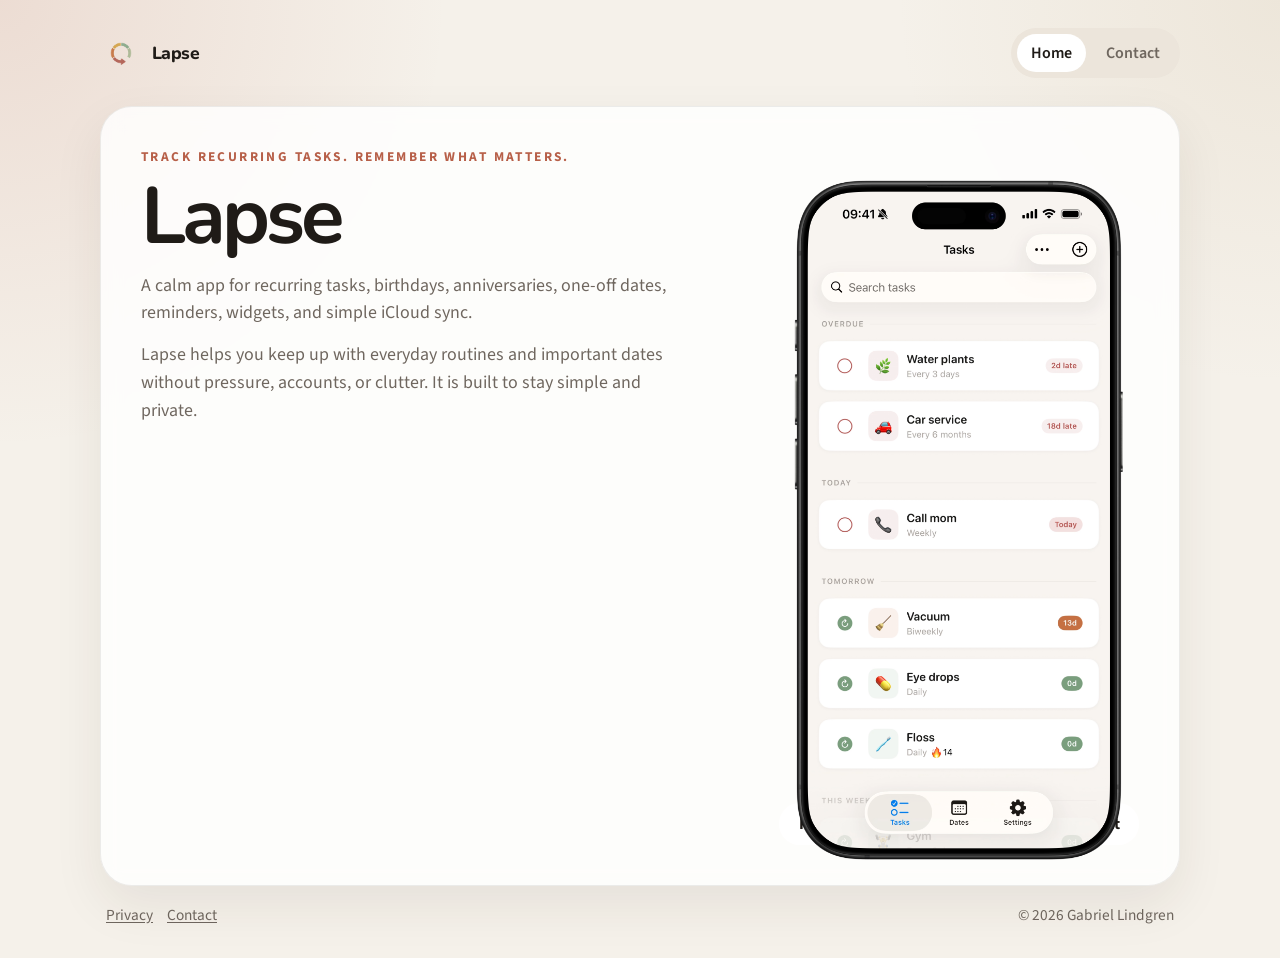
==== index.html @ 3b340db7 "Polish Lapse website structure and support pages" ====
<!doctype html>
<html lang="en">
<head>
  <meta charset="utf-8">
  <meta name="viewport" content="width=device-width, initial-scale=1">
  <title>Lapse</title>
  <meta
    name="description"
    content="Lapse is a simple app for recurring tasks, important dates, reminders, widgets, and private iCloud sync."
  >
  <link rel="preconnect" href="https://fonts.googleapis.com">
  <link rel="preconnect" href="https://fonts.gstatic.com" crossorigin>
  <link
    href="https://fonts.googleapis.com/css2?family=Nunito:wght@600;700;800&family=Source+Sans+3:wght@400;500;600&display=swap"
    rel="stylesheet"
  >
  <link rel="icon" type="image/png" href="images/branding/favicon-32x32.png">
  <link rel="stylesheet" href="styles.css">
</head>
<body>
  <div class="site-shell">
    <header class="site-header">
      <a class="brand" href="index.html" aria-label="Lapse home">
        <img class="brand-logo" src="images/branding/logo-transparent.png" alt="" aria-hidden="true">
        <span>Lapse</span>
      </a>

      <nav class="site-nav" aria-label="Primary">
        <a href="index.html" aria-current="page">Home</a>
        <a href="contact.html">Contact</a>
      </nav>
    </header>

    <main class="home-layout">
      <section>
        <p class="eyebrow">Track recurring tasks. Remember what matters.</p>
        <h1>Lapse</h1>
        <p class="lead">
          A calm app for recurring tasks, birthdays, anniversaries, one-off dates, reminders,
          widgets, and simple iCloud sync.
        </p>
        <p class="body-copy">
          Lapse helps you keep up with everyday routines and important dates without pressure,
          accounts, or clutter. It is built to stay simple and private.
        </p>
      </section>

      <section class="slideshow-panel" aria-label="Lapse screenshots">
        <div class="slides">
          <figure class="slide is-active">
            <img src="images/screenshots/1.png" alt="Lapse tasks screen showing recurring tasks at a glance.">
          </figure>
          <figure class="slide">
            <img src="images/screenshots/2.png" alt="Lapse dates screen with upcoming birthdays and anniversaries.">
          </figure>
          <figure class="slide">
            <img src="images/screenshots/3.png" alt="Lapse task detail screen with history and logging.">
          </figure>
          <figure class="slide">
            <img src="images/screenshots/4.png" alt="Lapse date editor screen with reminder settings.">
          </figure>
          <figure class="slide">
            <img src="images/screenshots/5.png" alt="Lapse widget on the iPhone Home Screen.">
          </figure>
        </div>

        <div class="slideshow-controls" aria-label="Screenshot controls">
          <button class="control-button" type="button" data-direction="-1" aria-label="Previous screenshot">Prev</button>
          <div class="slide-dots" role="tablist" aria-label="Choose screenshot">
            <button class="slide-dot is-active" type="button" role="tab" aria-selected="true" aria-label="Show screenshot 1"></button>
            <button class="slide-dot" type="button" role="tab" aria-selected="false" aria-label="Show screenshot 2"></button>
            <button class="slide-dot" type="button" role="tab" aria-selected="false" aria-label="Show screenshot 3"></button>
            <button class="slide-dot" type="button" role="tab" aria-selected="false" aria-label="Show screenshot 4"></button>
            <button class="slide-dot" type="button" role="tab" aria-selected="false" aria-label="Show screenshot 5"></button>
          </div>
          <button class="control-button" type="button" data-direction="1" aria-label="Next screenshot">Next</button>
        </div>
      </section>
    </main>

    <footer class="site-footer">
      <div class="site-footer-links">
        <a href="privacy.html">Privacy</a>
        <a href="contact.html">Contact</a>
      </div>
      <p>&copy; 2026 Gabriel Lindgren</p>
    </footer>
  </div>

  <script>
    (() => {
      const panel = document.querySelector(".slideshow-panel");
      if (!panel) return;

      const slides = Array.from(panel.querySelectorAll(".slide"));
      const dots = Array.from(panel.querySelectorAll(".slide-dot"));
      const buttons = Array.from(panel.querySelectorAll(".control-button"));
      const prefersReducedMotion = window.matchMedia("(prefers-reduced-motion: reduce)").matches;
      let currentIndex = 0;
      let timerId = null;

      const showSlide = (index) => {
        currentIndex = (index + slides.length) % slides.length;

        slides.forEach((slide, slideIndex) => {
          slide.classList.toggle("is-active", slideIndex === currentIndex);
        });

        dots.forEach((dot, dotIndex) => {
          const isActive = dotIndex === currentIndex;
          dot.classList.toggle("is-active", isActive);
          dot.setAttribute("aria-selected", String(isActive));
        });
      };

      const restartTimer = () => {
        if (prefersReducedMotion) return;
        window.clearInterval(timerId);
        timerId = window.setInterval(() => showSlide(currentIndex + 1), 3500);
      };

      dots.forEach((dot, index) => {
        dot.addEventListener("click", () => {
          showSlide(index);
          restartTimer();
        });
      });

      buttons.forEach((button) => {
        button.addEventListener("click", () => {
          const direction = Number(button.dataset.direction || 1);
          showSlide(currentIndex + direction);
          restartTimer();
        });
      });

      panel.addEventListener("mouseenter", () => window.clearInterval(timerId));
      panel.addEventListener("mouseleave", restartTimer);

      showSlide(0);
      restartTimer();
    })();
  </script>
</body>
</html>
---- styles.css ----
:root {
  --page-bg: #f5f1ea;
  --panel-bg: rgba(255, 255, 255, 0.82);
  --panel-border: rgba(36, 30, 24, 0.08);
  --text-primary: #1f1b17;
  --text-secondary: #6f675f;
  --accent: #b75f48;
  --pill-bg: #ece5db;
  --shadow: 0 20px 50px rgba(47, 35, 22, 0.08);
}

*,
*::before,
*::after {
  box-sizing: border-box;
}

html {
  scroll-behavior: smooth;
}

body {
  margin: 0;
  min-height: 100vh;
  font-family: "Source Sans 3", -apple-system, BlinkMacSystemFont, sans-serif;
  color: var(--text-primary);
  background-color: var(--page-bg);
  background-image: radial-gradient(circle at top left, rgba(183, 95, 72, 0.14), transparent 28rem),
    radial-gradient(circle at right top, rgba(189, 164, 122, 0.14), transparent 24rem);
  background-repeat: no-repeat;
  background-size: 100% 100%;
}

a {
  color: inherit;
  text-decoration: none;
}

img {
  display: block;
  max-width: 100%;
}

.site-shell {
  max-width: 1120px;
  margin: 0 auto;
  padding: 28px 20px 32px;
}

.site-header {
  display: flex;
  flex-wrap: wrap;
  align-items: center;
  justify-content: space-between;
  gap: 16px;
  margin-bottom: 28px;
}

.brand {
  display: inline-flex;
  align-items: center;
  gap: 10px;
  font-family: "Nunito", -apple-system, BlinkMacSystemFont, sans-serif;
  font-size: 1.1rem;
  font-weight: 800;
  letter-spacing: -0.03em;
}

.brand-logo {
  width: 42px;
  height: 42px;
  object-fit: contain;
}

.site-nav {
  display: inline-flex;
  flex-wrap: wrap;
  gap: 6px;
  padding: 6px;
  border-radius: 999px;
  background: var(--pill-bg);
}

.site-nav a {
  padding: 8px 14px;
  border-radius: 999px;
  color: var(--text-secondary);
  font-weight: 600;
}

.site-nav a[aria-current="page"] {
  background: #ffffff;
  color: var(--text-primary);
}

.home-layout,
.privacy-layout {
  border: 1px solid var(--panel-border);
  border-radius: 32px;
  background: var(--panel-bg);
  box-shadow: var(--shadow);
  backdrop-filter: blur(10px);
}

.home-layout {
  display: grid;
  grid-template-columns: minmax(0, 1fr) minmax(280px, 360px);
  gap: 36px;
  align-items: start;
  padding: 40px;
}

.home-layout h1,
.privacy-card h1 {
  margin: 0;
  font-family: "Nunito", -apple-system, BlinkMacSystemFont, sans-serif;
  font-size: clamp(3rem, 7vw, 5rem);
  line-height: 0.92;
  letter-spacing: -0.05em;
}

.eyebrow {
  margin: 0 0 14px;
  color: var(--accent);
  font-size: 0.84rem;
  font-weight: 700;
  letter-spacing: 0.18em;
  text-transform: uppercase;
}

.lead,
.body-copy,
.privacy-card p {
  max-width: 34rem;
  color: var(--text-secondary);
  font-size: 1.12rem;
  line-height: 1.55;
}

.lead {
  margin: 18px 0 0;
}

.body-copy {
  margin: 14px 0 0;
}

.slideshow-panel {
  display: grid;
  gap: 16px;
}

.slides {
  position: relative;
  min-height: 640px;
  padding: 14px;
}

.slide {
  position: absolute;
  inset: 14px;
  display: grid;
  place-items: start center;
  margin: 0;
  opacity: 0;
  transition: opacity 180ms ease;
  pointer-events: none;
}

.slide.is-active {
  opacity: 1;
}

.slide img {
  width: 100%;
  height: auto;
  max-height: 100%;
  object-fit: contain;
}

.slideshow-controls {
  display: flex;
  align-items: center;
  justify-content: space-between;
  gap: 12px;
}

.control-button {
  min-width: 72px;
  min-height: 42px;
  padding: 0 16px;
  border: 0;
  border-radius: 999px;
  background: #ffffff;
  color: var(--text-primary);
  font: inherit;
  font-weight: 700;
  cursor: pointer;
}

.slide-dots {
  display: flex;
  align-items: center;
  justify-content: center;
  gap: 10px;
  flex: 1;
}

.slide-dot {
  width: 10px;
  height: 10px;
  padding: 0;
  border: 0;
  border-radius: 50%;
  background: rgba(31, 27, 23, 0.2);
  cursor: pointer;
}

.slide-dot.is-active {
  background: var(--text-primary);
}

.privacy-layout {
  padding: 40px;
}

.privacy-card {
  max-width: 620px;
}

.privacy-card p {
  margin: 14px 0 0;
}

.privacy-note {
  margin-top: 24px;
  font-size: 0.98rem;
}

.contact-button {
  display: inline-flex;
  align-items: center;
  justify-content: center;
  min-height: 48px;
  padding: 0 22px;
  border-radius: 999px;
  background: var(--accent);
  color: #ffffff;
  font-weight: 700;
  letter-spacing: 0.01em;
  box-shadow: 0 12px 28px rgba(183, 95, 72, 0.24);
}

.site-footer {
  display: flex;
  flex-wrap: wrap;
  align-items: center;
  justify-content: space-between;
  gap: 12px;
  padding: 18px 6px 0;
  color: var(--text-secondary);
  font-size: 0.96rem;
}

.site-footer-links {
  display: inline-flex;
  flex-wrap: wrap;
  gap: 14px;
}

.site-footer-links a {
  text-decoration: underline;
  text-underline-offset: 0.14em;
}

.site-footer p {
  margin: 0;
}

@media (max-width: 900px) {
  .home-layout {
    grid-template-columns: 1fr;
    padding: 28px;
  }

  .slideshow-panel {
    max-width: 360px;
    width: 100%;
  }

  .slides {
    min-height: 620px;
  }
}

@media (max-width: 640px) {
  .site-shell {
    padding: 20px 14px 24px;
  }

  .site-header {
    align-items: flex-start;
    margin-bottom: 18px;
  }

  .home-layout,
  .privacy-layout {
    border-radius: 24px;
  }

  .home-layout,
  .privacy-layout {
    padding: 20px;
  }

  .slides {
    min-height: 520px;
    border-radius: 24px;
  }

  .slideshow-controls {
    flex-wrap: wrap;
    justify-content: center;
  }

  .control-button {
    min-width: 64px;
  }

  .site-footer {
    align-items: flex-start;
    flex-direction: column;
  }
}
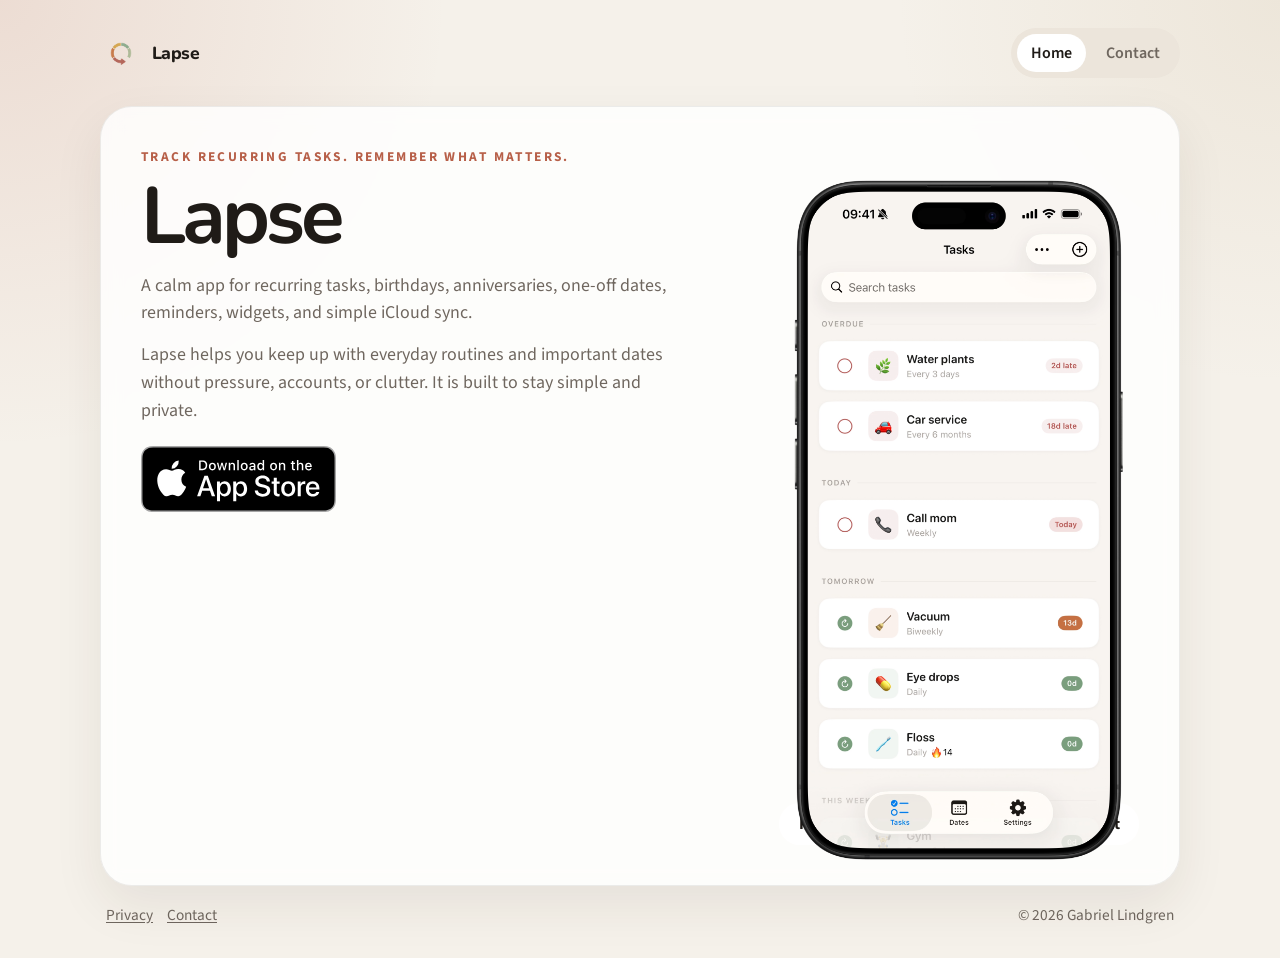
==== commit 670fb5a0: "Add App Store badge to homepage" ====
--- a/index.html
+++ b/index.html
@@ -43,6 +43,16 @@
           Lapse helps you keep up with everyday routines and important dates without pressure,
           accounts, or clutter. It is built to stay simple and private.
         </p>
+        <a
+          class="app-store-badge"
+          href="https://apps.apple.com/app/id6761615657"
+          aria-label="Download Lapse on the App Store"
+        >
+          <img
+            src="images/branding/Download_on_the_App_Store_Badge_US-UK_RGB_blk_092917.svg"
+            alt="Download on the App Store"
+          >
+        </a>
       </section>
 
       <section class="slideshow-panel" aria-label="Lapse screenshots">
--- a/styles.css
+++ b/styles.css
@@ -143,6 +143,17 @@
 
 .body-copy {
   margin: 14px 0 0;
+}
+
+.app-store-badge {
+  display: inline-block;
+  margin-top: 22px;
+}
+
+.app-store-badge img {
+  width: clamp(165px, 22vw, 195px);
+  max-width: 100%;
+  height: auto;
 }
 
 .slideshow-panel {
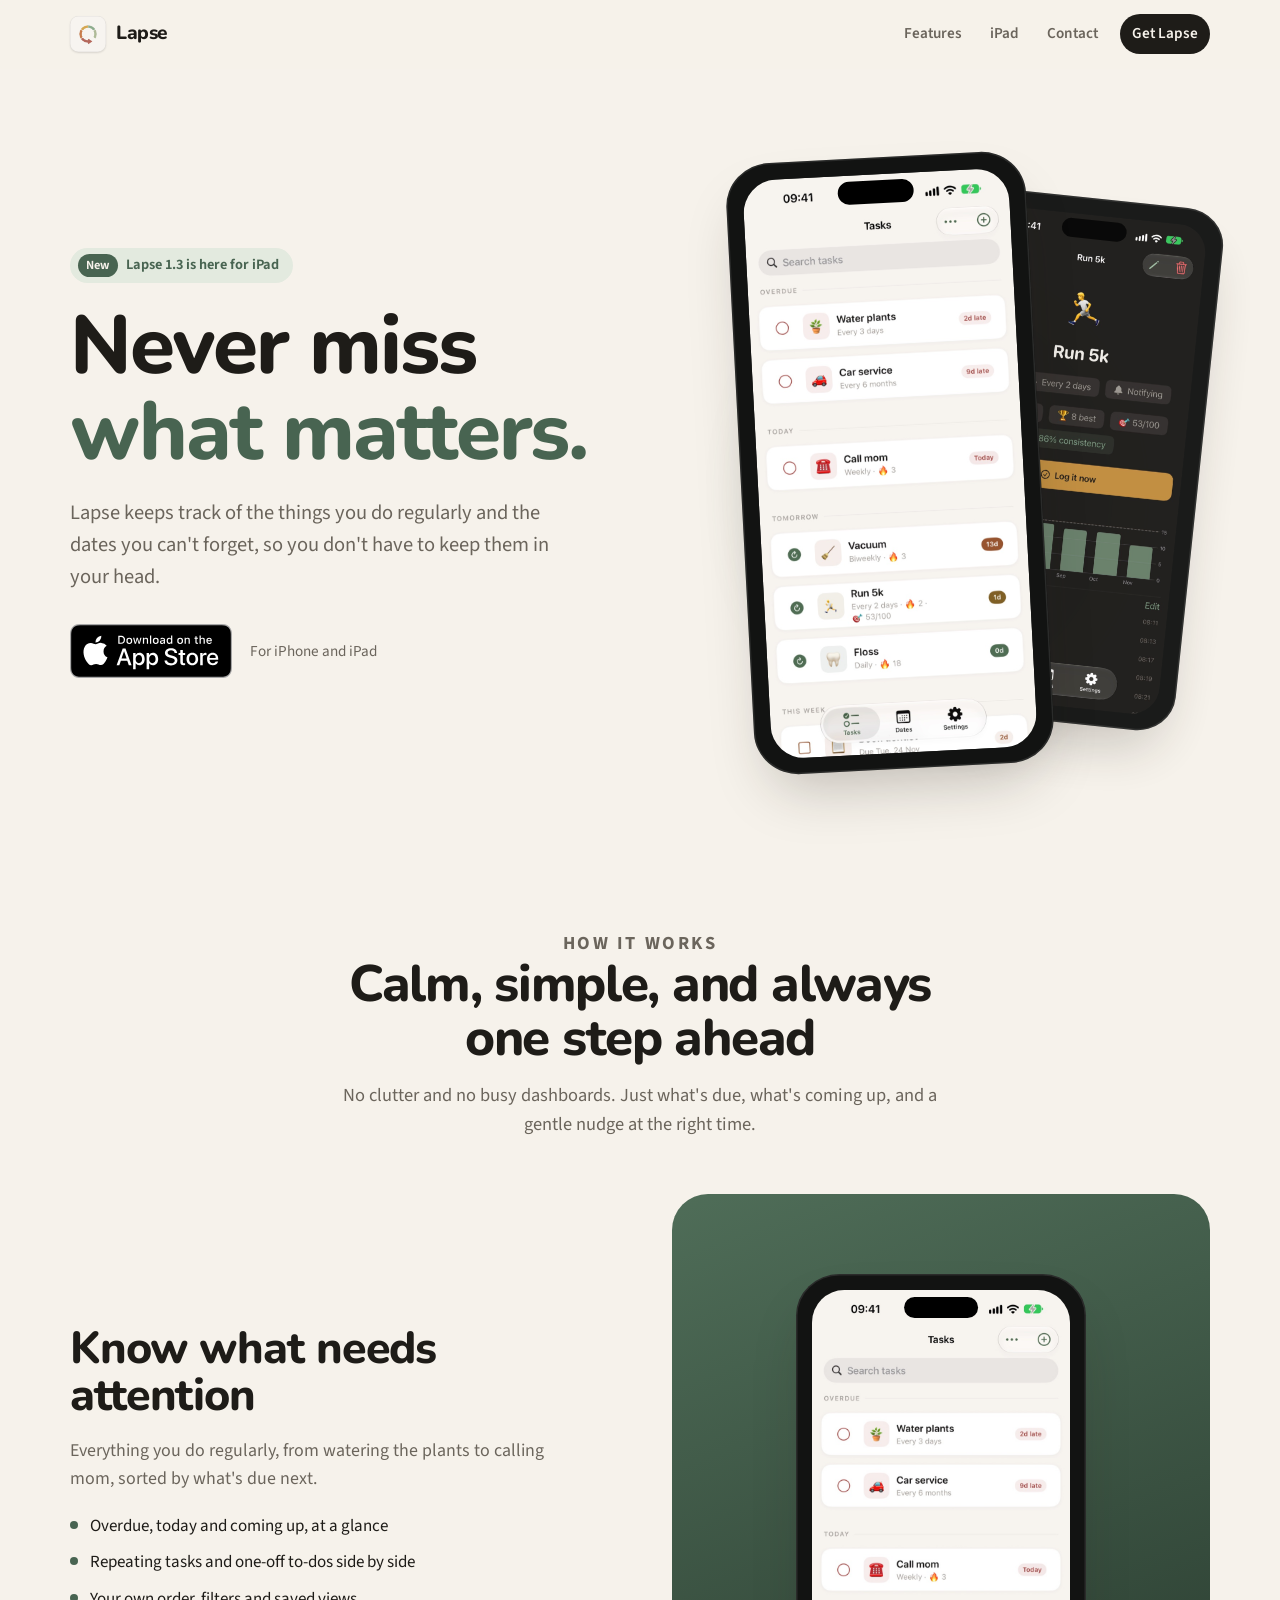
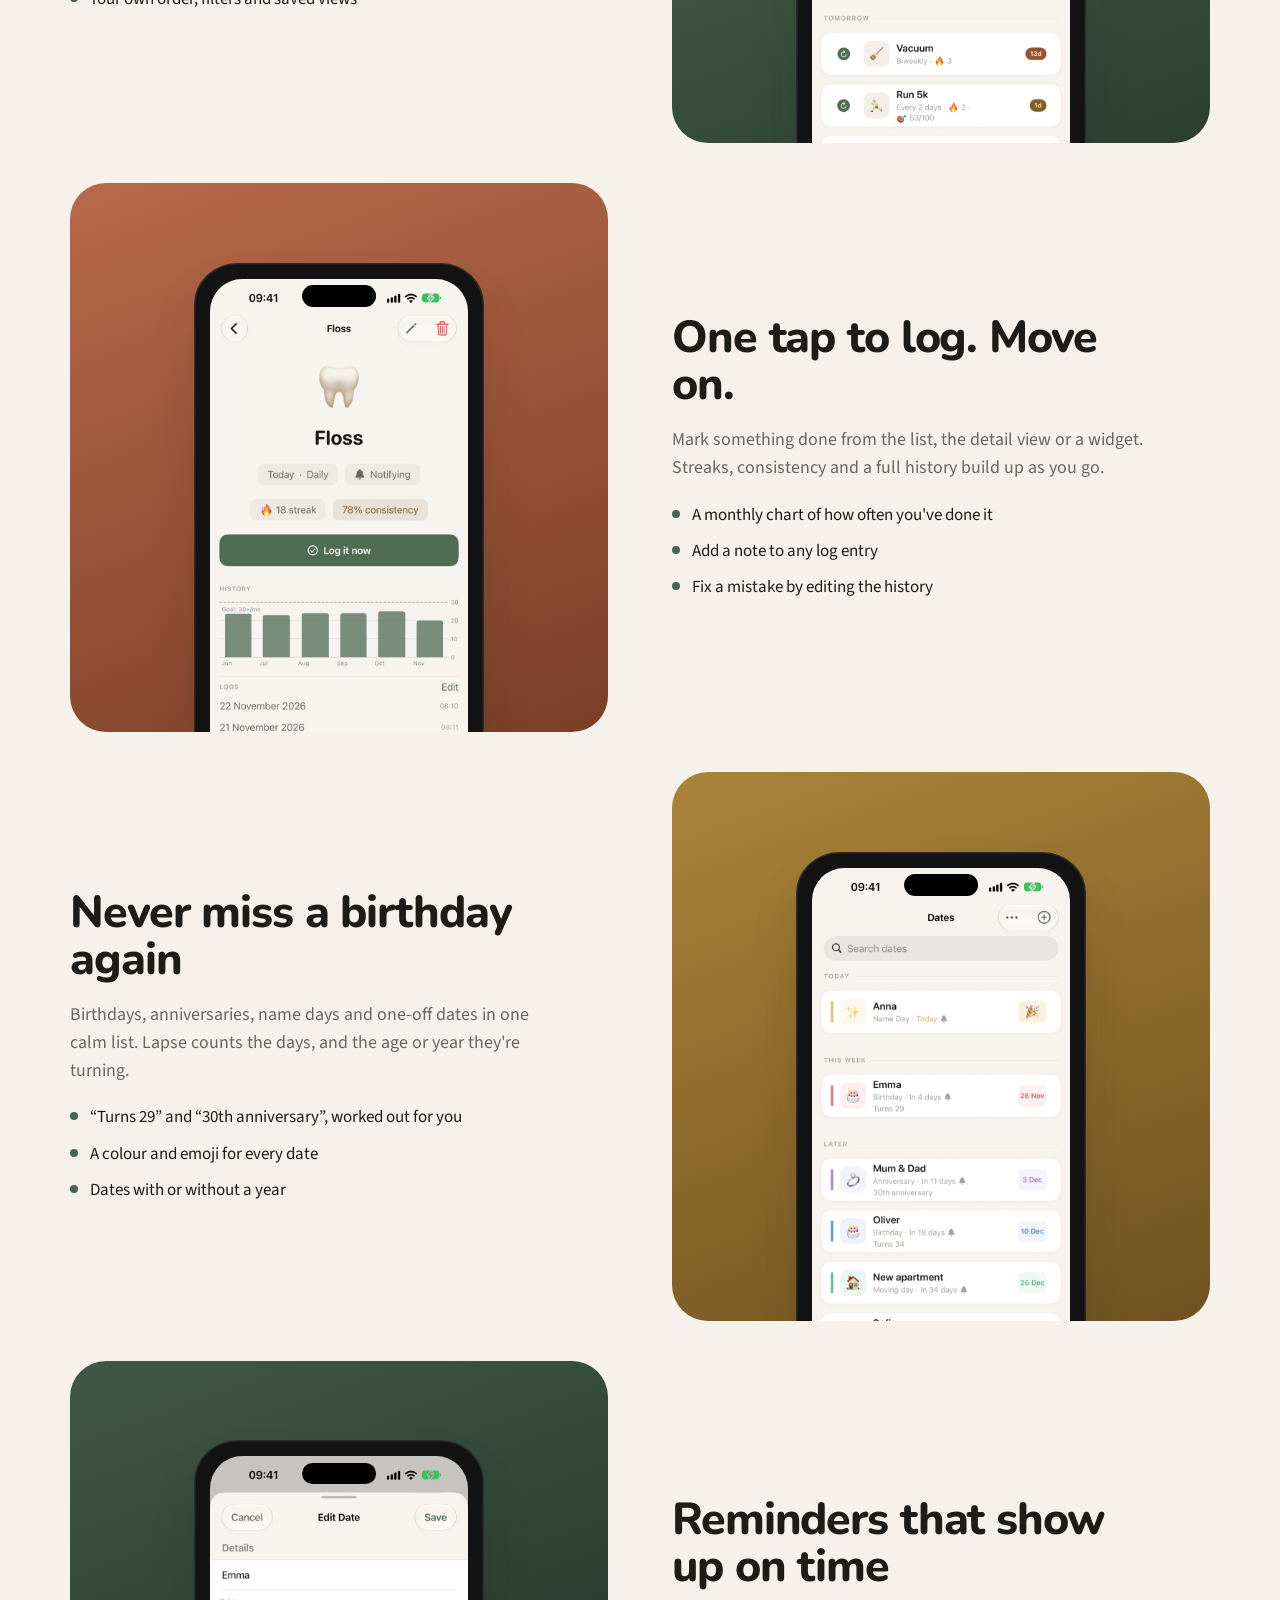
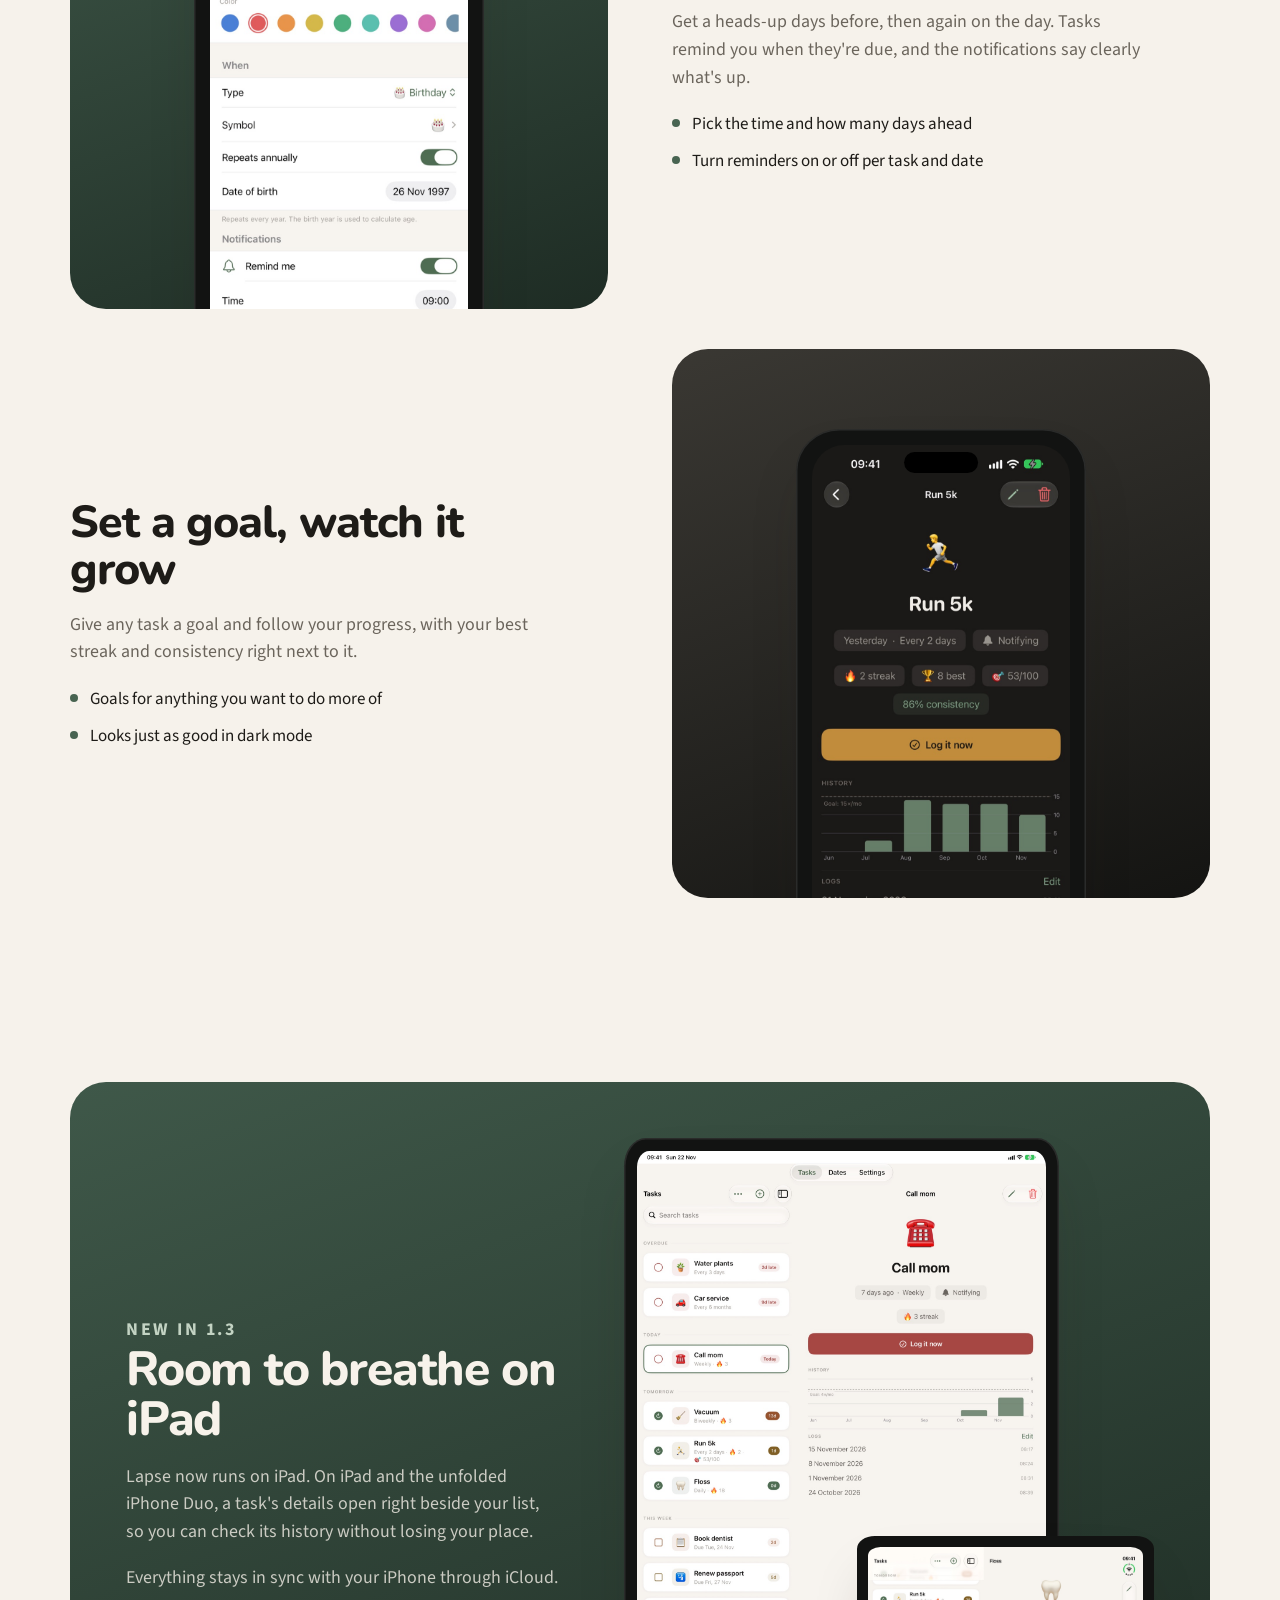
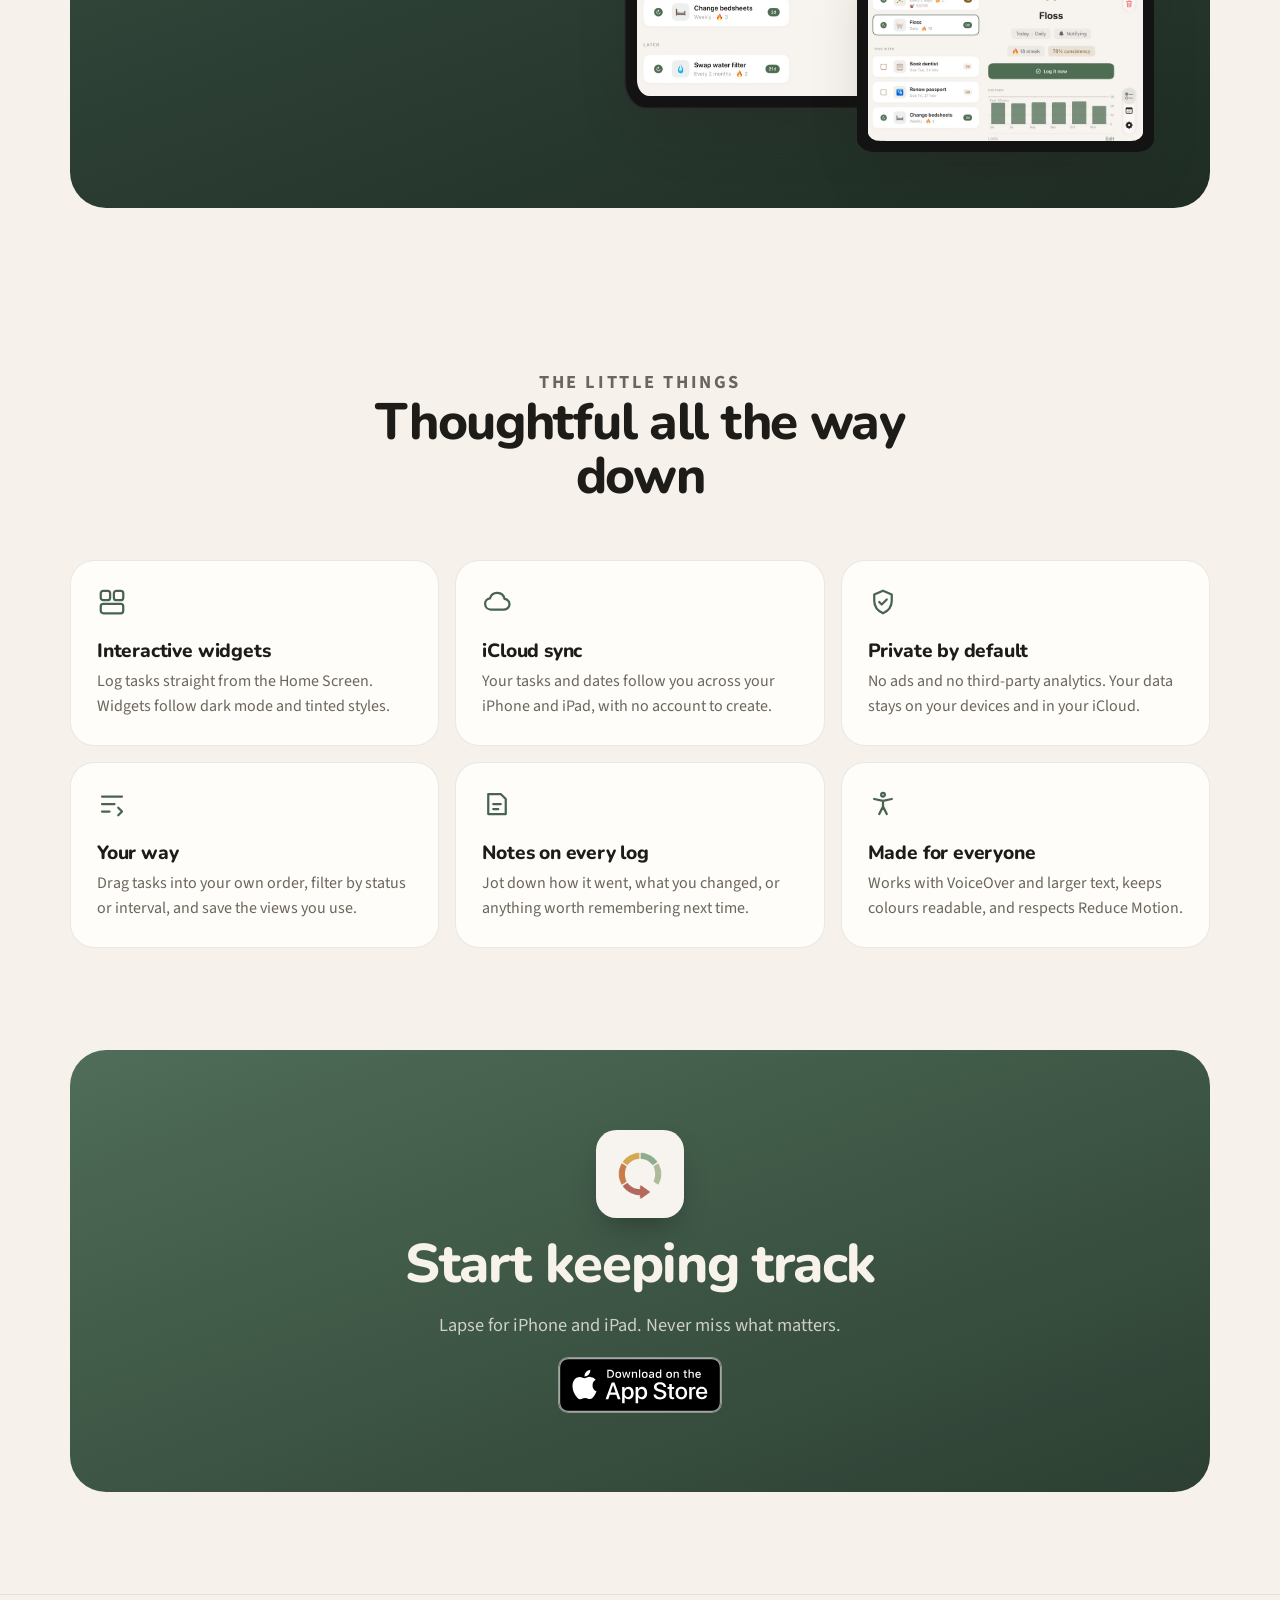
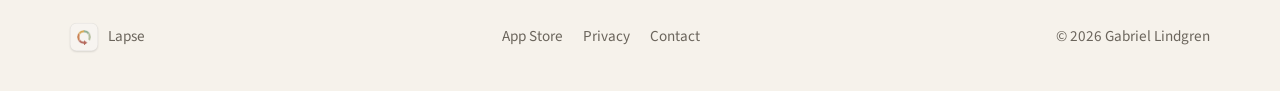
==== commit 01713fba: "Redesign the website around the 1.3 screenshots New layout and copy that follow the app's look: hero" ====
--- a/index.html
+++ b/index.html
@@ -3,153 +3,235 @@
 <head>
   <meta charset="utf-8">
   <meta name="viewport" content="width=device-width, initial-scale=1">
-  <title>Lapse</title>
-  <meta
-    name="description"
-    content="Lapse is a simple app for recurring tasks, important dates, reminders, widgets, and private iCloud sync."
-  >
+  <title>Lapse – Never miss what matters</title>
+  <meta name="description" content="Lapse keeps track of the things you do regularly and the dates you can't forget. One tap to log, reminders that show up on time, on iPhone and iPad.">
+  <meta name="theme-color" content="#f6f2eb" media="(prefers-color-scheme: light)">
+  <meta name="theme-color" content="#141412" media="(prefers-color-scheme: dark)">
+  <meta name="apple-itunes-app" content="app-id=6761615657">
+  <meta property="og:type" content="website">
+  <meta property="og:url" content="https://lapse.se/">
+  <meta property="og:title" content="Lapse – Never miss what matters">
+  <meta property="og:description" content="Recurring tasks and important dates, sorted by what needs attention next. For iPhone and iPad.">
+  <meta property="og:image" content="https://lapse.se/images/og.jpg">
+  <meta name="twitter:card" content="summary_large_image">
+  <link rel="icon" type="image/png" href="images/branding/favicon-32x32.png">
   <link rel="preconnect" href="https://fonts.googleapis.com">
   <link rel="preconnect" href="https://fonts.gstatic.com" crossorigin>
-  <link
-    href="https://fonts.googleapis.com/css2?family=Nunito:wght@600;700;800&family=Source+Sans+3:wght@400;500;600&display=swap"
-    rel="stylesheet"
-  >
-  <link rel="icon" type="image/png" href="images/branding/favicon-32x32.png">
+  <link href="https://fonts.googleapis.com/css2?family=Nunito:wght@700;800&family=Source+Sans+3:wght@400;600;700&display=swap" rel="stylesheet">
   <link rel="stylesheet" href="styles.css">
+  <script>document.documentElement.classList.add("js");</script>
 </head>
 <body>
-  <div class="site-shell">
-    <header class="site-header">
+  <a class="skip-link" href="#main">Skip to content</a>
+
+  <header class="site-header">
+    <div class="wrap">
       <a class="brand" href="index.html" aria-label="Lapse home">
-        <img class="brand-logo" src="images/branding/logo-transparent.png" alt="" aria-hidden="true">
-        <span>Lapse</span>
+        <span class="app-icon"><img src="images/branding/logo-transparent.png" alt=""></span>
+        Lapse
       </a>
-
       <nav class="site-nav" aria-label="Primary">
-        <a href="index.html" aria-current="page">Home</a>
+        <a href="#features">Features</a>
+        <a href="#ipad">iPad</a>
+        <a href="contact.html">Contact</a>
+        <a class="nav-cta" href="https://apps.apple.com/app/id6761615657">Get Lapse</a>
+      </nav>
+    </div>
+  </header>
+
+  <main id="main">
+    <section class="hero">
+      <div class="wrap">
+        <div class="hero-copy">
+          <a class="pill" href="#ipad"><span>New</span> Lapse 1.3 is here for iPad</a>
+          <h1>Never miss <em>what matters.</em></h1>
+          <p class="lead">
+            Lapse keeps track of the things you do regularly and the dates you can't forget,
+            so you don't have to keep them in your head.
+          </p>
+          <div class="cta-row">
+            <a class="store-badge" href="https://apps.apple.com/app/id6761615657">
+              <img src="images/branding/Download_on_the_App_Store_Badge_US-UK_RGB_blk_092917.svg" alt="Download on the App Store">
+            </a>
+            <span class="cta-note">For iPhone and iPad</span>
+          </div>
+        </div>
+
+        <div class="hero-visual" aria-hidden="true">
+          <div class="hero-glow"></div>
+          <div class="phone back"><div class="screen"><img src="images/app/dark.jpg" alt="" width="720" height="1564"></div></div>
+          <div class="phone front"><div class="screen"><img src="images/app/tasks.jpg" alt="" width="720" height="1564"></div></div>
+        </div>
+      </div>
+    </section>
+
+    <section class="features" id="features" aria-labelledby="features-title">
+      <div class="wrap">
+        <div class="section-head reveal">
+          <p class="eyebrow">How it works</p>
+          <h2 id="features-title">Calm, simple, and always one step ahead</h2>
+          <p>No clutter and no busy dashboards. Just what's due, what's coming up, and a gentle nudge at the right time.</p>
+        </div>
+
+        <article class="feature reveal">
+          <div class="feature-art theme-sage">
+            <div class="phone"><div class="screen"><img src="images/app/tasks.jpg" alt="The Tasks list, grouped into Overdue, Today and Tomorrow." width="720" height="1564" loading="lazy"></div></div>
+          </div>
+          <div class="feature-copy">
+            <h3>Know what needs attention</h3>
+            <p>Everything you do regularly, from watering the plants to calling mom, sorted by what's due next.</p>
+            <ul>
+              <li>Overdue, today and coming up, at a glance</li>
+              <li>Repeating tasks and one-off to-dos side by side</li>
+              <li>Your own order, filters and saved views</li>
+            </ul>
+          </div>
+        </article>
+
+        <article class="feature reveal">
+          <div class="feature-art theme-terracotta">
+            <div class="phone"><div class="screen"><img src="images/app/detail.jpg" alt="A task's detail view with streak, consistency and a monthly history chart." width="720" height="1564" loading="lazy"></div></div>
+          </div>
+          <div class="feature-copy">
+            <h3>One tap to log. Move on.</h3>
+            <p>Mark something done from the list, the detail view or a widget. Streaks, consistency and a full history build up as you go.</p>
+            <ul>
+              <li>A monthly chart of how often you've done it</li>
+              <li>Add a note to any log entry</li>
+              <li>Fix a mistake by editing the history</li>
+            </ul>
+          </div>
+        </article>
+
+        <article class="feature reveal">
+          <div class="feature-art theme-ochre">
+            <div class="phone"><div class="screen"><img src="images/app/dates.jpg" alt="The Dates list with a name day today, a birthday this week and an anniversary later." width="720" height="1564" loading="lazy"></div></div>
+          </div>
+          <div class="feature-copy">
+            <h3>Never miss a birthday again</h3>
+            <p>Birthdays, anniversaries, name days and one-off dates in one calm list. Lapse counts the days, and the age or year they're turning.</p>
+            <ul>
+              <li>“Turns 29” and “30th anniversary”, worked out for you</li>
+              <li>A colour and emoji for every date</li>
+              <li>Dates with or without a year</li>
+            </ul>
+          </div>
+        </article>
+
+        <article class="feature reveal">
+          <div class="feature-art theme-forest">
+            <div class="phone"><div class="screen"><img src="images/app/reminders.jpg" alt="Editing a birthday's notifications: remind at 09:00 and seven days before." width="720" height="1564" loading="lazy"></div></div>
+          </div>
+          <div class="feature-copy">
+            <h3>Reminders that show up on time</h3>
+            <p>Get a heads-up days before, then again on the day. Tasks remind you when they're due, and the notifications say clearly what's up.</p>
+            <ul>
+              <li>Pick the time and how many days ahead</li>
+              <li>Turn reminders on or off per task and date</li>
+            </ul>
+          </div>
+        </article>
+
+        <article class="feature reveal">
+          <div class="feature-art theme-charcoal">
+            <div class="phone"><div class="screen"><img src="images/app/dark.jpg" alt="A running task in dark mode with a goal of 53 out of 100 and 86% consistency." width="720" height="1564" loading="lazy"></div></div>
+          </div>
+          <div class="feature-copy">
+            <h3>Set a goal, watch it grow</h3>
+            <p>Give any task a goal and follow your progress, with your best streak and consistency right next to it.</p>
+            <ul>
+              <li>Goals for anything you want to do more of</li>
+              <li>Looks just as good in dark mode</li>
+            </ul>
+          </div>
+        </article>
+      </div>
+    </section>
+
+    <section class="big-screens" id="ipad" aria-labelledby="ipad-title">
+      <div class="wrap">
+        <div class="big-screens-card reveal">
+          <div>
+            <p class="eyebrow">New in 1.3</p>
+            <h2 id="ipad-title">Room to breathe on iPad</h2>
+            <p>Lapse now runs on iPad. On iPad and the unfolded iPhone Duo, a task's details open right beside your list, so you can check its history without losing your place.</p>
+            <p>Everything stays in sync with your iPhone through iCloud.</p>
+          </div>
+          <div class="devices">
+            <div class="tablet"><div class="screen"><img src="images/app/ipad.jpg" alt="Lapse on iPad with the task list on the left and Call mom's details on the right." width="1400" height="1866" loading="lazy"></div></div>
+            <div class="duo"><div class="screen"><img src="images/app/duo.jpg" alt="Lapse on an unfolded iPhone Duo showing Floss beside the task list." width="1500" height="1055" loading="lazy"></div></div>
+          </div>
+        </div>
+      </div>
+    </section>
+
+    <section class="details" aria-labelledby="details-title">
+      <div class="wrap">
+        <div class="section-head reveal">
+          <p class="eyebrow">The little things</p>
+          <h2 id="details-title">Thoughtful all the way down</h2>
+        </div>
+        <div class="detail-grid">
+          <div class="detail reveal">
+            <svg viewBox="0 0 24 24" fill="none" stroke="currentColor" stroke-width="1.8" stroke-linecap="round" stroke-linejoin="round" aria-hidden="true"><rect x="3" y="3" width="7.5" height="7.5" rx="2"/><rect x="13.5" y="3" width="7.5" height="7.5" rx="2"/><rect x="3" y="13.5" width="18" height="7.5" rx="2"/></svg>
+            <h3>Interactive widgets</h3>
+            <p>Log tasks straight from the Home Screen. Widgets follow dark mode and tinted styles.</p>
+          </div>
+          <div class="detail reveal">
+            <svg viewBox="0 0 24 24" fill="none" stroke="currentColor" stroke-width="1.8" stroke-linecap="round" stroke-linejoin="round" aria-hidden="true"><path d="M7 18a4.5 4.5 0 0 1-.6-8.96A6 6 0 0 1 18 9.5a4 4 0 0 1-.5 8.5Z"/></svg>
+            <h3>iCloud sync</h3>
+            <p>Your tasks and dates follow you across your iPhone and iPad, with no account to create.</p>
+          </div>
+          <div class="detail reveal">
+            <svg viewBox="0 0 24 24" fill="none" stroke="currentColor" stroke-width="1.8" stroke-linecap="round" stroke-linejoin="round" aria-hidden="true"><path d="M12 3 5 6v5c0 4.5 3 8.2 7 10 4-1.8 7-5.5 7-10V6Z"/><path d="m9 12 2 2 4-4"/></svg>
+            <h3>Private by default</h3>
+            <p>No ads and no third-party analytics. Your data stays on your devices and in your iCloud.</p>
+          </div>
+          <div class="detail reveal">
+            <svg viewBox="0 0 24 24" fill="none" stroke="currentColor" stroke-width="1.8" stroke-linecap="round" stroke-linejoin="round" aria-hidden="true"><path d="M4 6h16M4 12h10M4 18h6"/><path d="m17 15 3 3-3 3"/></svg>
+            <h3>Your way</h3>
+            <p>Drag tasks into your own order, filter by status or interval, and save the views you use.</p>
+          </div>
+          <div class="detail reveal">
+            <svg viewBox="0 0 24 24" fill="none" stroke="currentColor" stroke-width="1.8" stroke-linecap="round" stroke-linejoin="round" aria-hidden="true"><path d="M5 4h10l4 4v12H5Z"/><path d="M9 12h6M9 16h4"/></svg>
+            <h3>Notes on every log</h3>
+            <p>Jot down how it went, what you changed, or anything worth remembering next time.</p>
+          </div>
+          <div class="detail reveal">
+            <svg viewBox="0 0 24 24" fill="none" stroke="currentColor" stroke-width="1.8" stroke-linecap="round" stroke-linejoin="round" aria-hidden="true"><circle cx="12" cy="4.5" r="1.5"/><path d="M5 8l7 1.5L19 8M12 9.5V14m0 0-3 6m3-6 3 6"/></svg>
+            <h3>Made for everyone</h3>
+            <p>Works with VoiceOver and larger text, keeps colours readable, and respects Reduce Motion.</p>
+          </div>
+        </div>
+      </div>
+    </section>
+
+    <section class="closing">
+      <div class="wrap">
+        <div class="closing-card reveal">
+          <span class="app-icon large"><img src="images/branding/logo-transparent.png" alt=""></span>
+          <h2>Start keeping track</h2>
+          <p>Lapse for iPhone and iPad. Never miss what matters.</p>
+          <a class="store-badge" href="https://apps.apple.com/app/id6761615657">
+            <img src="images/branding/Download_on_the_App_Store_Badge_US-UK_RGB_blk_092917.svg" alt="Download on the App Store">
+          </a>
+        </div>
+      </div>
+    </section>
+  </main>
+
+  <footer class="site-footer">
+    <div class="wrap">
+      <span class="footer-brand"><span class="app-icon"><img src="images/branding/logo-transparent.png" alt=""></span> Lapse</span>
+      <nav class="footer-links" aria-label="Footer">
+        <a href="https://apps.apple.com/app/id6761615657">App Store</a>
+        <a href="privacy.html">Privacy</a>
         <a href="contact.html">Contact</a>
       </nav>
-    </header>
-
-    <main class="home-layout">
-      <section>
-        <p class="eyebrow">Track recurring tasks. Remember what matters.</p>
-        <h1>Lapse</h1>
-        <p class="lead">
-          A calm app for recurring tasks, birthdays, anniversaries, one-off dates, reminders,
-          widgets, and simple iCloud sync.
-        </p>
-        <p class="body-copy">
-          Lapse helps you keep up with everyday routines and important dates without pressure,
-          accounts, or clutter. It is built to stay simple and private.
-        </p>
-        <a
-          class="app-store-badge"
-          href="https://apps.apple.com/app/id6761615657"
-          aria-label="Download Lapse on the App Store"
-        >
-          <img
-            src="images/branding/Download_on_the_App_Store_Badge_US-UK_RGB_blk_092917.svg"
-            alt="Download on the App Store"
-          >
-        </a>
-      </section>
-
-      <section class="slideshow-panel" aria-label="Lapse screenshots">
-        <div class="slides">
-          <figure class="slide is-active">
-            <img src="images/screenshots/1.png" alt="Lapse tasks screen showing recurring tasks at a glance.">
-          </figure>
-          <figure class="slide">
-            <img src="images/screenshots/2.png" alt="Lapse dates screen with upcoming birthdays and anniversaries.">
-          </figure>
-          <figure class="slide">
-            <img src="images/screenshots/3.png" alt="Lapse task detail screen with history and logging.">
-          </figure>
-          <figure class="slide">
-            <img src="images/screenshots/4.png" alt="Lapse date editor screen with reminder settings.">
-          </figure>
-          <figure class="slide">
-            <img src="images/screenshots/5.png" alt="Lapse widget on the iPhone Home Screen.">
-          </figure>
-        </div>
-
-        <div class="slideshow-controls" aria-label="Screenshot controls">
-          <button class="control-button" type="button" data-direction="-1" aria-label="Previous screenshot">Prev</button>
-          <div class="slide-dots" role="tablist" aria-label="Choose screenshot">
-            <button class="slide-dot is-active" type="button" role="tab" aria-selected="true" aria-label="Show screenshot 1"></button>
-            <button class="slide-dot" type="button" role="tab" aria-selected="false" aria-label="Show screenshot 2"></button>
-            <button class="slide-dot" type="button" role="tab" aria-selected="false" aria-label="Show screenshot 3"></button>
-            <button class="slide-dot" type="button" role="tab" aria-selected="false" aria-label="Show screenshot 4"></button>
-            <button class="slide-dot" type="button" role="tab" aria-selected="false" aria-label="Show screenshot 5"></button>
-          </div>
-          <button class="control-button" type="button" data-direction="1" aria-label="Next screenshot">Next</button>
-        </div>
-      </section>
-    </main>
-
-    <footer class="site-footer">
-      <div class="site-footer-links">
-        <a href="privacy.html">Privacy</a>
-        <a href="contact.html">Contact</a>
-      </div>
       <p>&copy; 2026 Gabriel Lindgren</p>
-    </footer>
-  </div>
-
-  <script>
-    (() => {
-      const panel = document.querySelector(".slideshow-panel");
-      if (!panel) return;
-
-      const slides = Array.from(panel.querySelectorAll(".slide"));
-      const dots = Array.from(panel.querySelectorAll(".slide-dot"));
-      const buttons = Array.from(panel.querySelectorAll(".control-button"));
-      const prefersReducedMotion = window.matchMedia("(prefers-reduced-motion: reduce)").matches;
-      let currentIndex = 0;
-      let timerId = null;
-
-      const showSlide = (index) => {
-        currentIndex = (index + slides.length) % slides.length;
-
-        slides.forEach((slide, slideIndex) => {
-          slide.classList.toggle("is-active", slideIndex === currentIndex);
-        });
-
-        dots.forEach((dot, dotIndex) => {
-          const isActive = dotIndex === currentIndex;
-          dot.classList.toggle("is-active", isActive);
-          dot.setAttribute("aria-selected", String(isActive));
-        });
-      };
-
-      const restartTimer = () => {
-        if (prefersReducedMotion) return;
-        window.clearInterval(timerId);
-        timerId = window.setInterval(() => showSlide(currentIndex + 1), 3500);
-      };
-
-      dots.forEach((dot, index) => {
-        dot.addEventListener("click", () => {
-          showSlide(index);
-          restartTimer();
-        });
-      });
-
-      buttons.forEach((button) => {
-        button.addEventListener("click", () => {
-          const direction = Number(button.dataset.direction || 1);
-          showSlide(currentIndex + direction);
-          restartTimer();
-        });
-      });
-
-      panel.addEventListener("mouseenter", () => window.clearInterval(timerId));
-      panel.addEventListener("mouseleave", restartTimer);
-
-      showSlide(0);
-      restartTimer();
-    })();
-  </script>
+    </div>
+  </footer>
+
+  <script src="site.js" defer></script>
 </body>
 </html>
--- a/styles.css
+++ b/styles.css
@@ -1,345 +1,299 @@
+/* Lapse website. Colours follow the app: warm cream surfaces, sage accent, earthy slide themes. */
 :root {
-  --page-bg: #f5f1ea;
-  --panel-bg: rgba(255, 255, 255, 0.82);
-  --panel-border: rgba(36, 30, 24, 0.08);
-  --text-primary: #1f1b17;
-  --text-secondary: #6f675f;
-  --accent: #b75f48;
-  --pill-bg: #ece5db;
-  --shadow: 0 20px 50px rgba(47, 35, 22, 0.08);
-}
-
-*,
-*::before,
-*::after {
-  box-sizing: border-box;
-}
-
-html {
-  scroll-behavior: smooth;
-}
+  --bg: #f6f2eb;
+  --bg-raised: #fffdf9;
+  --ink: #1e1c18;
+  --muted: #6b655c;
+  --line: rgba(30, 28, 24, 0.09);
+  --sage: #486451;
+  --sage-deep: #2c3f32;
+  --sage-soft: #e3eadf;
+  --on-dark: #f7f2ea;
+  --on-dark-muted: rgba(247, 242, 234, 0.78);
+  --theme-sage: linear-gradient(160deg, #4f6d58, #2c3f32);
+  --theme-terracotta: linear-gradient(160deg, #b8694a, #7a3f27);
+  --theme-ochre: linear-gradient(160deg, #ab8439, #6f5220);
+  --theme-forest: linear-gradient(160deg, #3f5849, #1e2c24);
+  --theme-charcoal: linear-gradient(160deg, #3a3833, #141412);
+  --radius-lg: 36px;
+  --radius-md: 24px;
+  --shadow: 0 30px 60px -20px rgba(36, 30, 20, 0.28);
+  --font-display: ui-rounded, "SF Pro Rounded", "Nunito", system-ui, sans-serif;
+  --font-body: -apple-system, BlinkMacSystemFont, "Source Sans 3", "Segoe UI", system-ui, sans-serif;
+  color-scheme: light dark;
+}
+
+@media (prefers-color-scheme: dark) {
+  :root {
+    --bg: #141412;
+    --bg-raised: #1f1e1b;
+    --ink: #f4f0e8;
+    --muted: #aaa397;
+    --line: rgba(244, 240, 232, 0.1);
+    --sage: #9cbca3;
+    --sage-soft: #24302a;
+    --shadow: 0 30px 60px -20px rgba(0, 0, 0, 0.6);
+  }
+}
+
+*, *::before, *::after { box-sizing: border-box; }
+
+html { scroll-behavior: smooth; -webkit-text-size-adjust: 100%; }
 
 body {
   margin: 0;
-  min-height: 100vh;
-  font-family: "Source Sans 3", -apple-system, BlinkMacSystemFont, sans-serif;
-  color: var(--text-primary);
-  background-color: var(--page-bg);
-  background-image: radial-gradient(circle at top left, rgba(183, 95, 72, 0.14), transparent 28rem),
-    radial-gradient(circle at right top, rgba(189, 164, 122, 0.14), transparent 24rem);
-  background-repeat: no-repeat;
-  background-size: 100% 100%;
-}
-
-a {
-  color: inherit;
+  background: var(--bg);
+  color: var(--ink);
+  font-family: var(--font-body);
+  font-size: 1.0625rem;
+  line-height: 1.55;
+  -webkit-font-smoothing: antialiased;
+}
+
+img { display: block; max-width: 100%; height: auto; }
+a { color: inherit; }
+
+.wrap { width: min(1140px, 100% - 40px); margin-inline: auto; }
+
+h1, h2, h3 {
+  margin: 0;
+  font-family: var(--font-display);
+  font-weight: 800;
+  letter-spacing: -0.025em;
+  line-height: 1.05;
+}
+
+.skip-link {
+  position: absolute; left: 12px; top: -60px; z-index: 20;
+  padding: 10px 16px; border-radius: 999px; background: var(--ink); color: var(--bg);
+}
+.skip-link:focus { top: 12px; }
+
+:focus-visible { outline: 3px solid var(--sage); outline-offset: 3px; border-radius: 8px; }
+
+/* Header */
+.site-header {
+  position: sticky; top: 0; z-index: 10;
+  background: color-mix(in srgb, var(--bg) 82%, transparent);
+  backdrop-filter: saturate(160%) blur(16px);
+  -webkit-backdrop-filter: saturate(160%) blur(16px);
+  border-bottom: 1px solid transparent;
+  transition: border-color 200ms ease;
+}
+.site-header.is-scrolled { border-bottom-color: var(--line); }
+.site-header .wrap { display: flex; align-items: center; justify-content: space-between; gap: 16px; height: 68px; }
+
+.brand {
+  display: inline-flex; align-items: center; gap: 10px;
+  font-family: var(--font-display); font-weight: 800; font-size: 1.2rem; letter-spacing: -0.02em;
   text-decoration: none;
 }
 
-img {
-  display: block;
-  max-width: 100%;
-}
-
-.site-shell {
-  max-width: 1120px;
-  margin: 0 auto;
-  padding: 28px 20px 32px;
-}
-
-.site-header {
-  display: flex;
-  flex-wrap: wrap;
-  align-items: center;
-  justify-content: space-between;
-  gap: 16px;
-  margin-bottom: 28px;
-}
-
-.brand {
-  display: inline-flex;
-  align-items: center;
-  gap: 10px;
-  font-family: "Nunito", -apple-system, BlinkMacSystemFont, sans-serif;
-  font-size: 1.1rem;
-  font-weight: 800;
-  letter-spacing: -0.03em;
-}
-
-.brand-logo {
-  width: 42px;
-  height: 42px;
-  object-fit: contain;
-}
-
-.site-nav {
-  display: inline-flex;
-  flex-wrap: wrap;
-  gap: 6px;
-  padding: 6px;
-  border-radius: 999px;
-  background: var(--pill-bg);
-}
-
+.app-icon {
+  display: grid; place-items: center; flex: none;
+  width: 36px; aspect-ratio: 1; border-radius: 23%;
+  background: #f7f4f0; box-shadow: 0 1px 2px rgba(0, 0, 0, 0.12), inset 0 0 0 0.5px rgba(0, 0, 0, 0.08);
+}
+.app-icon img { width: 100%; }
+.app-icon.large { width: 88px; box-shadow: 0 14px 30px -10px rgba(0, 0, 0, 0.35); }
+
+.site-nav { display: flex; align-items: center; gap: 4px; }
 .site-nav a {
-  padding: 8px 14px;
-  border-radius: 999px;
-  color: var(--text-secondary);
-  font-weight: 600;
-}
-
-.site-nav a[aria-current="page"] {
-  background: #ffffff;
-  color: var(--text-primary);
-}
-
-.home-layout,
-.privacy-layout {
-  border: 1px solid var(--panel-border);
-  border-radius: 32px;
-  background: var(--panel-bg);
-  box-shadow: var(--shadow);
-  backdrop-filter: blur(10px);
-}
-
-.home-layout {
-  display: grid;
-  grid-template-columns: minmax(0, 1fr) minmax(280px, 360px);
-  gap: 36px;
-  align-items: start;
-  padding: 40px;
-}
-
-.home-layout h1,
-.privacy-card h1 {
-  margin: 0;
-  font-family: "Nunito", -apple-system, BlinkMacSystemFont, sans-serif;
-  font-size: clamp(3rem, 7vw, 5rem);
-  line-height: 0.92;
-  letter-spacing: -0.05em;
-}
-
-.eyebrow {
-  margin: 0 0 14px;
-  color: var(--accent);
-  font-size: 0.84rem;
-  font-weight: 700;
-  letter-spacing: 0.18em;
-  text-transform: uppercase;
-}
-
-.lead,
-.body-copy,
-.privacy-card p {
-  max-width: 34rem;
-  color: var(--text-secondary);
-  font-size: 1.12rem;
-  line-height: 1.55;
-}
-
-.lead {
-  margin: 18px 0 0;
-}
-
-.body-copy {
-  margin: 14px 0 0;
-}
-
-.app-store-badge {
-  display: inline-block;
-  margin-top: 22px;
-}
-
-.app-store-badge img {
-  width: clamp(165px, 22vw, 195px);
-  max-width: 100%;
-  height: auto;
-}
-
-.slideshow-panel {
-  display: grid;
-  gap: 16px;
-}
-
-.slides {
-  position: relative;
-  min-height: 640px;
-  padding: 14px;
-}
-
-.slide {
-  position: absolute;
-  inset: 14px;
-  display: grid;
-  place-items: start center;
-  margin: 0;
-  opacity: 0;
-  transition: opacity 180ms ease;
-  pointer-events: none;
-}
-
-.slide.is-active {
-  opacity: 1;
-}
-
-.slide img {
-  width: 100%;
-  height: auto;
-  max-height: 100%;
-  object-fit: contain;
-}
-
-.slideshow-controls {
-  display: flex;
-  align-items: center;
-  justify-content: space-between;
-  gap: 12px;
-}
-
-.control-button {
-  min-width: 72px;
-  min-height: 42px;
-  padding: 0 16px;
-  border: 0;
-  border-radius: 999px;
-  background: #ffffff;
-  color: var(--text-primary);
-  font: inherit;
-  font-weight: 700;
-  cursor: pointer;
-}
-
-.slide-dots {
-  display: flex;
-  align-items: center;
-  justify-content: center;
-  gap: 10px;
-  flex: 1;
-}
-
-.slide-dot {
-  width: 10px;
-  height: 10px;
-  padding: 0;
-  border: 0;
-  border-radius: 50%;
-  background: rgba(31, 27, 23, 0.2);
-  cursor: pointer;
-}
-
-.slide-dot.is-active {
-  background: var(--text-primary);
-}
-
-.privacy-layout {
-  padding: 40px;
-}
-
-.privacy-card {
-  max-width: 620px;
-}
-
-.privacy-card p {
-  margin: 14px 0 0;
-}
-
-.privacy-note {
-  margin-top: 24px;
-  font-size: 0.98rem;
-}
-
-.contact-button {
-  display: inline-flex;
-  align-items: center;
-  justify-content: center;
-  min-height: 48px;
-  padding: 0 22px;
-  border-radius: 999px;
-  background: var(--accent);
-  color: #ffffff;
-  font-weight: 700;
-  letter-spacing: 0.01em;
-  box-shadow: 0 12px 28px rgba(183, 95, 72, 0.24);
-}
-
-.site-footer {
-  display: flex;
-  flex-wrap: wrap;
-  align-items: center;
-  justify-content: space-between;
-  gap: 12px;
-  padding: 18px 6px 0;
-  color: var(--text-secondary);
-  font-size: 0.96rem;
-}
-
-.site-footer-links {
-  display: inline-flex;
-  flex-wrap: wrap;
-  gap: 14px;
-}
-
-.site-footer-links a {
-  text-decoration: underline;
-  text-underline-offset: 0.14em;
-}
-
-.site-footer p {
-  margin: 0;
-}
-
+  padding: 8px 12px; border-radius: 999px;
+  color: var(--muted); font-weight: 600; font-size: 0.95rem; text-decoration: none;
+}
+.site-nav a:hover, .site-nav a[aria-current="page"] { color: var(--ink); background: var(--sage-soft); }
+.site-nav .nav-cta { margin-left: 6px; background: var(--ink); color: var(--bg); }
+.site-nav .nav-cta:hover { background: var(--ink); color: var(--bg); opacity: 0.88; }
+
+/* Hero */
+.hero { padding: clamp(36px, 7vw, 88px) 0 clamp(48px, 8vw, 96px); overflow: hidden; }
+.hero .wrap { display: grid; grid-template-columns: 1.05fr 1fr; align-items: center; gap: clamp(32px, 5vw, 64px); }
+
+.pill {
+  display: inline-flex; align-items: center; gap: 8px;
+  padding: 6px 14px 6px 8px; border-radius: 999px;
+  background: var(--sage-soft); color: var(--sage);
+  font-size: 0.9rem; font-weight: 650; text-decoration: none;
+}
+.pill span { padding: 2px 8px; border-radius: 999px; background: var(--sage); color: var(--bg); font-size: 0.78rem; }
+
+.hero h1 { margin-top: 20px; font-size: clamp(2.8rem, 6.4vw, 5.2rem); }
+.hero h1 em { font-style: normal; color: var(--sage); }
+.lead { margin: 22px 0 0; max-width: 32rem; color: var(--muted); font-size: clamp(1.12rem, 1.6vw, 1.3rem); }
+
+.cta-row { display: flex; flex-wrap: wrap; align-items: center; gap: 14px 18px; margin-top: 32px; }
+.store-badge img { height: 54px; width: auto; }
+.cta-note { color: var(--muted); font-size: 0.95rem; }
+
+@media (prefers-color-scheme: dark) {
+  .store-badge img { box-shadow: 0 0 0 1px rgba(255, 255, 255, 0.35); border-radius: 9px; }
+}
+
+.hero-visual { position: relative; display: flex; justify-content: center; min-height: 520px; }
+.hero-visual .phone { width: min(300px, 62%); }
+.hero-visual .phone.back {
+  position: absolute; top: 40px; right: 2%; width: min(260px, 52%);
+  transform: rotate(6deg); opacity: 0.96;
+}
+.hero-visual .phone.front { position: relative; margin-right: 22%; transform: rotate(-3deg); }
+.hero-glow {
+  position: absolute; inset: 10% 5% 0; z-index: -1; border-radius: 50%;
+  background: radial-gradient(closest-side, color-mix(in srgb, var(--sage) 28%, transparent), transparent);
+  filter: blur(10px);
+}
+
+/* Device frames */
+.phone {
+  position: relative; padding: 3.2%; border-radius: 15% / 7%;
+  background: #121312; box-shadow: var(--shadow), inset 0 0 0 1.5px rgba(255, 255, 255, 0.1);
+}
+.phone .screen { position: relative; overflow: hidden; border-radius: 12.5% / 5.8%; background: #f5f1ea; }
+.phone .screen::after {
+  content: ""; position: absolute; left: 50%; top: 1.15%; transform: translateX(-50%);
+  width: 28.6%; height: 3.87%; border-radius: 999px; background: #000;
+}
+.tablet {
+  padding: 2.4%; border-radius: 5%; background: #121312;
+  box-shadow: var(--shadow), inset 0 0 0 1.5px rgba(255, 255, 255, 0.1);
+}
+.tablet .screen { overflow: hidden; border-radius: 3%; }
+
+/* Feature sections */
+.section-head { max-width: 40rem; margin: 0 auto clamp(32px, 5vw, 56px); text-align: center; }
+.section-head h2 { font-size: clamp(2rem, 4.4vw, 3.2rem); }
+.section-head p { margin: 16px 0 0; color: var(--muted); font-size: 1.15rem; }
+.eyebrow { margin: 0 0 12px; color: var(--sage); font-size: 0.82rem; font-weight: 700; letter-spacing: 0.14em; text-transform: uppercase; }
+
+.features { padding: clamp(24px, 4vw, 48px) 0; }
+.feature {
+  display: grid; grid-template-columns: 1fr 1fr; align-items: center; gap: clamp(28px, 5vw, 72px);
+  margin-bottom: clamp(28px, 4vw, 40px);
+}
+.feature:nth-child(even) .feature-art { order: 2; }
+
+.feature-art {
+  display: grid; place-items: center; overflow: hidden;
+  padding: clamp(36px, 6vw, 64px) 20px 0; border-radius: var(--radius-lg);
+  aspect-ratio: 1 / 1.02;
+}
+.feature-art .phone { width: min(290px, 66%); margin-bottom: -28%; }
+.theme-sage { background: var(--theme-sage); }
+.theme-terracotta { background: var(--theme-terracotta); }
+.theme-ochre { background: var(--theme-ochre); }
+.theme-forest { background: var(--theme-forest); }
+.theme-charcoal { background: var(--theme-charcoal); }
+
+.feature-copy { max-width: 30rem; }
+.feature-copy h3 { font-size: clamp(1.9rem, 3.6vw, 2.8rem); }
+.feature-copy p { margin: 18px 0 0; color: var(--muted); font-size: 1.12rem; }
+.feature-copy ul { margin: 20px 0 0; padding: 0; list-style: none; display: grid; gap: 10px; }
+.feature-copy li { display: flex; gap: 12px; align-items: baseline; }
+.feature-copy li::before {
+  content: ""; flex: none; width: 8px; height: 8px; border-radius: 50%;
+  background: var(--sage); transform: translateY(-2px);
+}
+
+/* Big screens */
+.big-screens { padding: clamp(48px, 8vw, 96px) 0; }
+.big-screens-card {
+  display: grid; grid-template-columns: 0.9fr 1.1fr; align-items: center; gap: clamp(28px, 5vw, 64px);
+  padding: clamp(28px, 5vw, 56px); border-radius: var(--radius-lg);
+  background: var(--theme-forest); color: var(--on-dark); overflow: hidden;
+}
+.big-screens-card h2 { font-size: clamp(2rem, 4vw, 3rem); }
+.big-screens-card p { margin: 18px 0 0; color: var(--on-dark-muted); font-size: 1.12rem; }
+.big-screens-card .eyebrow { color: #c3d3c3; }
+.devices { position: relative; padding-bottom: 8%; }
+.devices .tablet { width: 82%; }
+.devices .duo {
+  position: absolute; right: 0; bottom: 0; width: 56%;
+  padding: 2%; border-radius: 6%; background: #121312; box-shadow: var(--shadow);
+}
+.devices .duo .screen { overflow: hidden; border-radius: 4.5%; }
+
+/* Little things */
+.details { padding: clamp(24px, 4vw, 48px) 0 clamp(56px, 8vw, 104px); }
+.detail-grid { display: grid; grid-template-columns: repeat(3, 1fr); gap: 16px; }
+.detail {
+  padding: 26px; border-radius: var(--radius-md);
+  background: var(--bg-raised); border: 1px solid var(--line);
+}
+.detail svg { width: 30px; height: 30px; color: var(--sage); }
+.detail h3 { margin-top: 16px; font-size: 1.2rem; letter-spacing: -0.01em; }
+.detail p { margin: 8px 0 0; color: var(--muted); font-size: 1rem; }
+
+/* Closing call to action */
+.closing { padding-bottom: clamp(56px, 8vw, 104px); }
+.closing-card {
+  display: grid; justify-items: center; gap: 18px; text-align: center;
+  padding: clamp(40px, 7vw, 80px) 24px; border-radius: var(--radius-lg);
+  background: var(--theme-sage); color: var(--on-dark);
+}
+.closing-card h2 { font-size: clamp(2rem, 4.6vw, 3.4rem); }
+.closing-card p { margin: 0; max-width: 30rem; color: var(--on-dark-muted); font-size: 1.15rem; }
+.closing-card .store-badge img { box-shadow: 0 0 0 1px rgba(255, 255, 255, 0.4); border-radius: 9px; }
+
+/* Text pages */
+.page { padding: clamp(40px, 7vw, 88px) 0 clamp(56px, 8vw, 104px); }
+.page-card {
+  max-width: 720px; margin: 0 auto; padding: clamp(28px, 5vw, 56px);
+  border-radius: var(--radius-lg); background: var(--bg-raised); border: 1px solid var(--line);
+}
+.page-card h1 { font-size: clamp(2.3rem, 5vw, 3.4rem); }
+.page-card h2 { margin-top: 32px; font-size: 1.35rem; letter-spacing: -0.01em; }
+.page-card p, .page-card li { color: var(--muted); font-size: 1.1rem; }
+.page-card p { margin: 14px 0 0; }
+.page-card .note { margin-top: 28px; font-size: 0.95rem; }
+.button {
+  display: inline-flex; align-items: center; gap: 10px; margin-top: 24px;
+  min-height: 50px; padding: 0 24px; border-radius: 999px;
+  background: var(--sage); color: var(--bg); font-weight: 700; text-decoration: none;
+}
+.button:hover { opacity: 0.9; }
+@media (max-width: 640px) {
+  .button { max-width: 100%; padding: 0 20px; overflow-wrap: anywhere; }
+  .button-prefix { display: none; }
+}
+
+/* Footer */
+.site-footer { border-top: 1px solid var(--line); padding: 28px 0 40px; color: var(--muted); font-size: 0.95rem; }
+.site-footer .wrap { display: flex; flex-wrap: wrap; align-items: center; justify-content: space-between; gap: 16px; }
+.footer-brand { display: inline-flex; align-items: center; gap: 10px; }
+.footer-brand .app-icon { width: 28px; }
+.footer-links { display: flex; flex-wrap: wrap; gap: 6px 20px; }
+.footer-links a { text-decoration: none; }
+.footer-links a:hover { color: var(--ink); }
+.site-footer p { margin: 0; }
+
+/* Reveal on scroll, only when JS runs and motion is welcome */
+@media (prefers-reduced-motion: no-preference) {
+  .js .reveal { opacity: 0; transform: translateY(24px); transition: opacity 700ms ease, transform 700ms ease; }
+  .js .reveal.is-visible { opacity: 1; transform: none; }
+}
+
+/* Responsive */
 @media (max-width: 900px) {
-  .home-layout {
-    grid-template-columns: 1fr;
-    padding: 28px;
-  }
-
-  .slideshow-panel {
-    max-width: 360px;
-    width: 100%;
-  }
-
-  .slides {
-    min-height: 620px;
-  }
+  .hero .wrap, .feature, .big-screens-card { grid-template-columns: 1fr; }
+  .hero-copy { text-align: center; }
+  .hero-copy .lead { margin-inline: auto; }
+  .cta-row { justify-content: center; }
+  .hero-visual { min-height: 0; margin-top: 8px; }
+  .feature:nth-child(even) .feature-art { order: 0; }
+  .feature-copy { max-width: none; }
+  .feature-art { aspect-ratio: auto; height: 460px; }
+  .feature-art .phone { width: 250px; margin-bottom: -40%; }
+  .detail-grid { grid-template-columns: repeat(2, 1fr); }
 }
 
 @media (max-width: 640px) {
-  .site-shell {
-    padding: 20px 14px 24px;
-  }
-
-  .site-header {
-    align-items: flex-start;
-    margin-bottom: 18px;
-  }
-
-  .home-layout,
-  .privacy-layout {
-    border-radius: 24px;
-  }
-
-  .home-layout,
-  .privacy-layout {
-    padding: 20px;
-  }
-
-  .slides {
-    min-height: 520px;
-    border-radius: 24px;
-  }
-
-  .slideshow-controls {
-    flex-wrap: wrap;
-    justify-content: center;
-  }
-
-  .control-button {
-    min-width: 64px;
-  }
-
-  .site-footer {
-    align-items: flex-start;
-    flex-direction: column;
-  }
-}
+  .wrap { width: calc(100% - 32px); }
+  .site-nav a:not(.nav-cta) { display: none; }
+  .hero-visual .phone.front { margin-right: 26%; }
+  .hero-visual .phone { width: 62%; }
+  .hero-visual .phone.back { width: 52%; right: 0; }
+  .feature-art { height: 400px; border-radius: 28px; }
+  .feature-art .phone { width: 220px; }
+  .detail-grid { grid-template-columns: 1fr; }
+  .site-footer .wrap { flex-direction: column; align-items: flex-start; }
+}
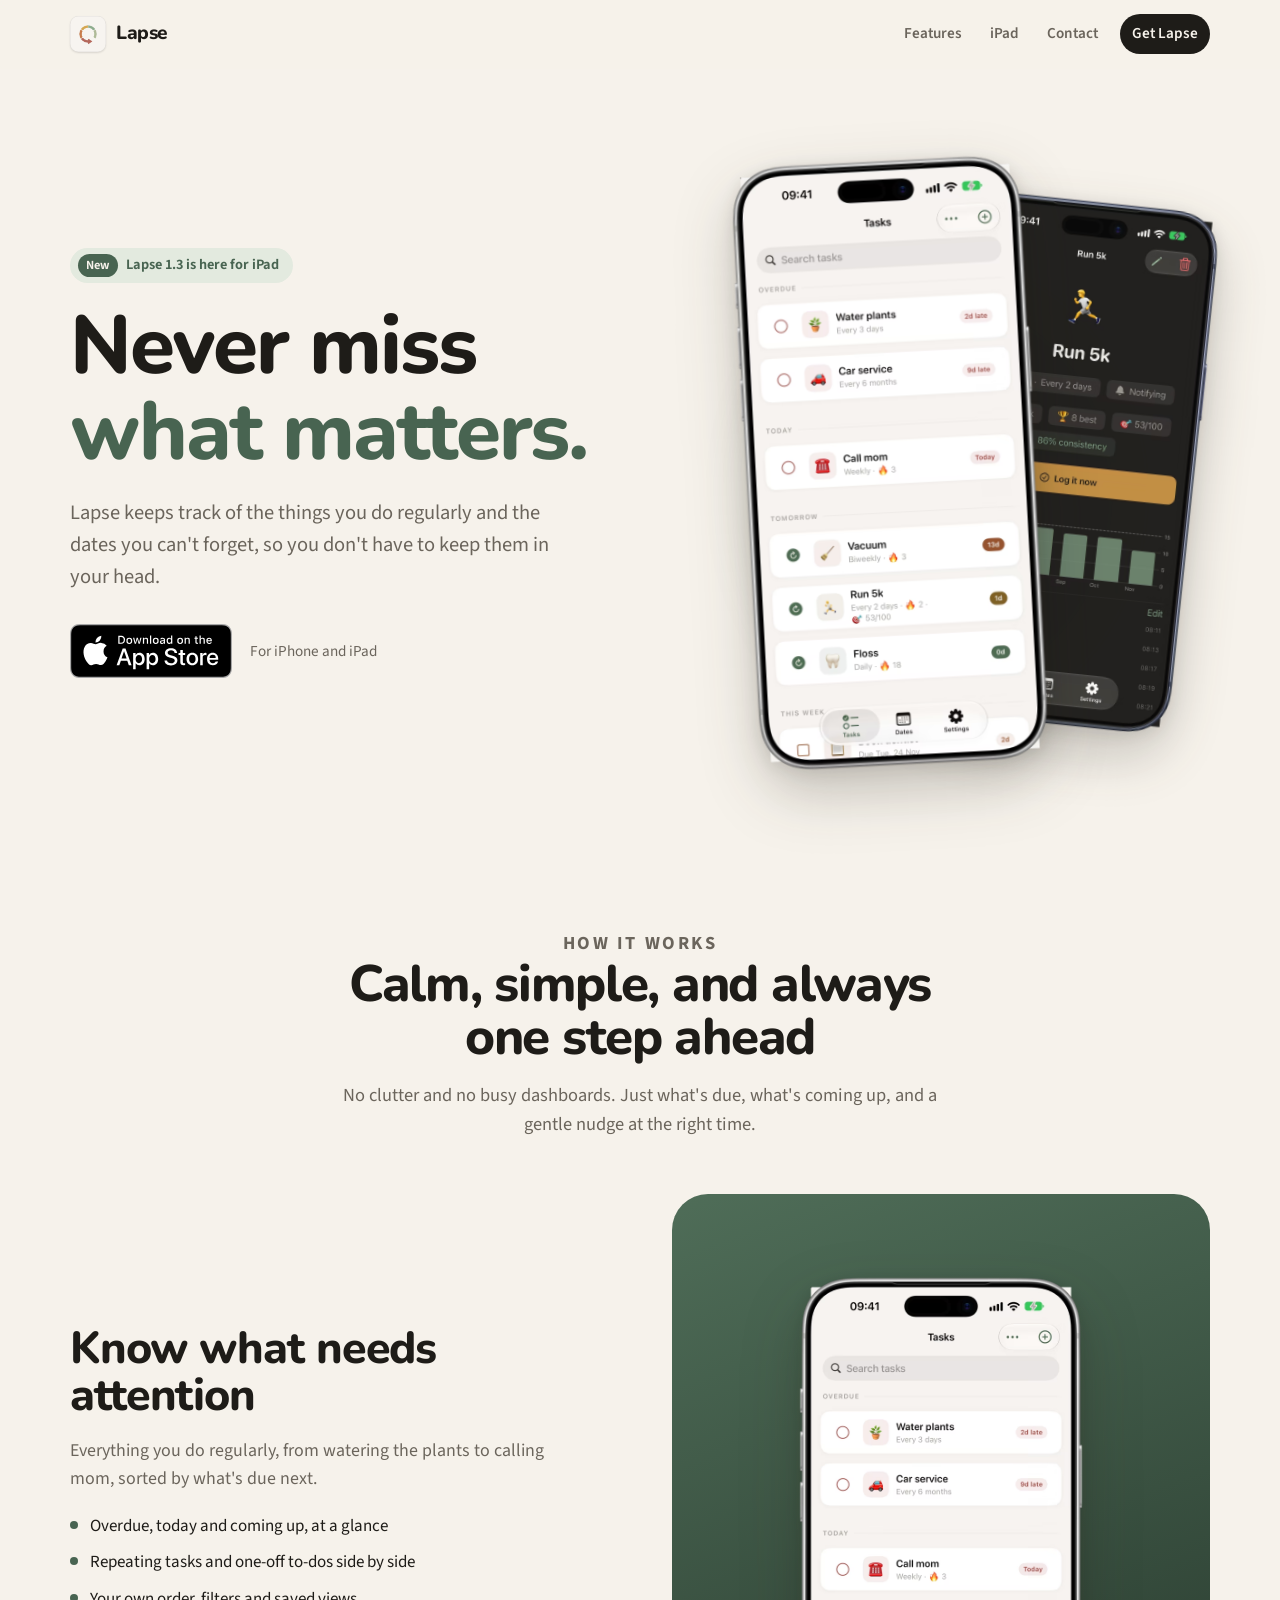
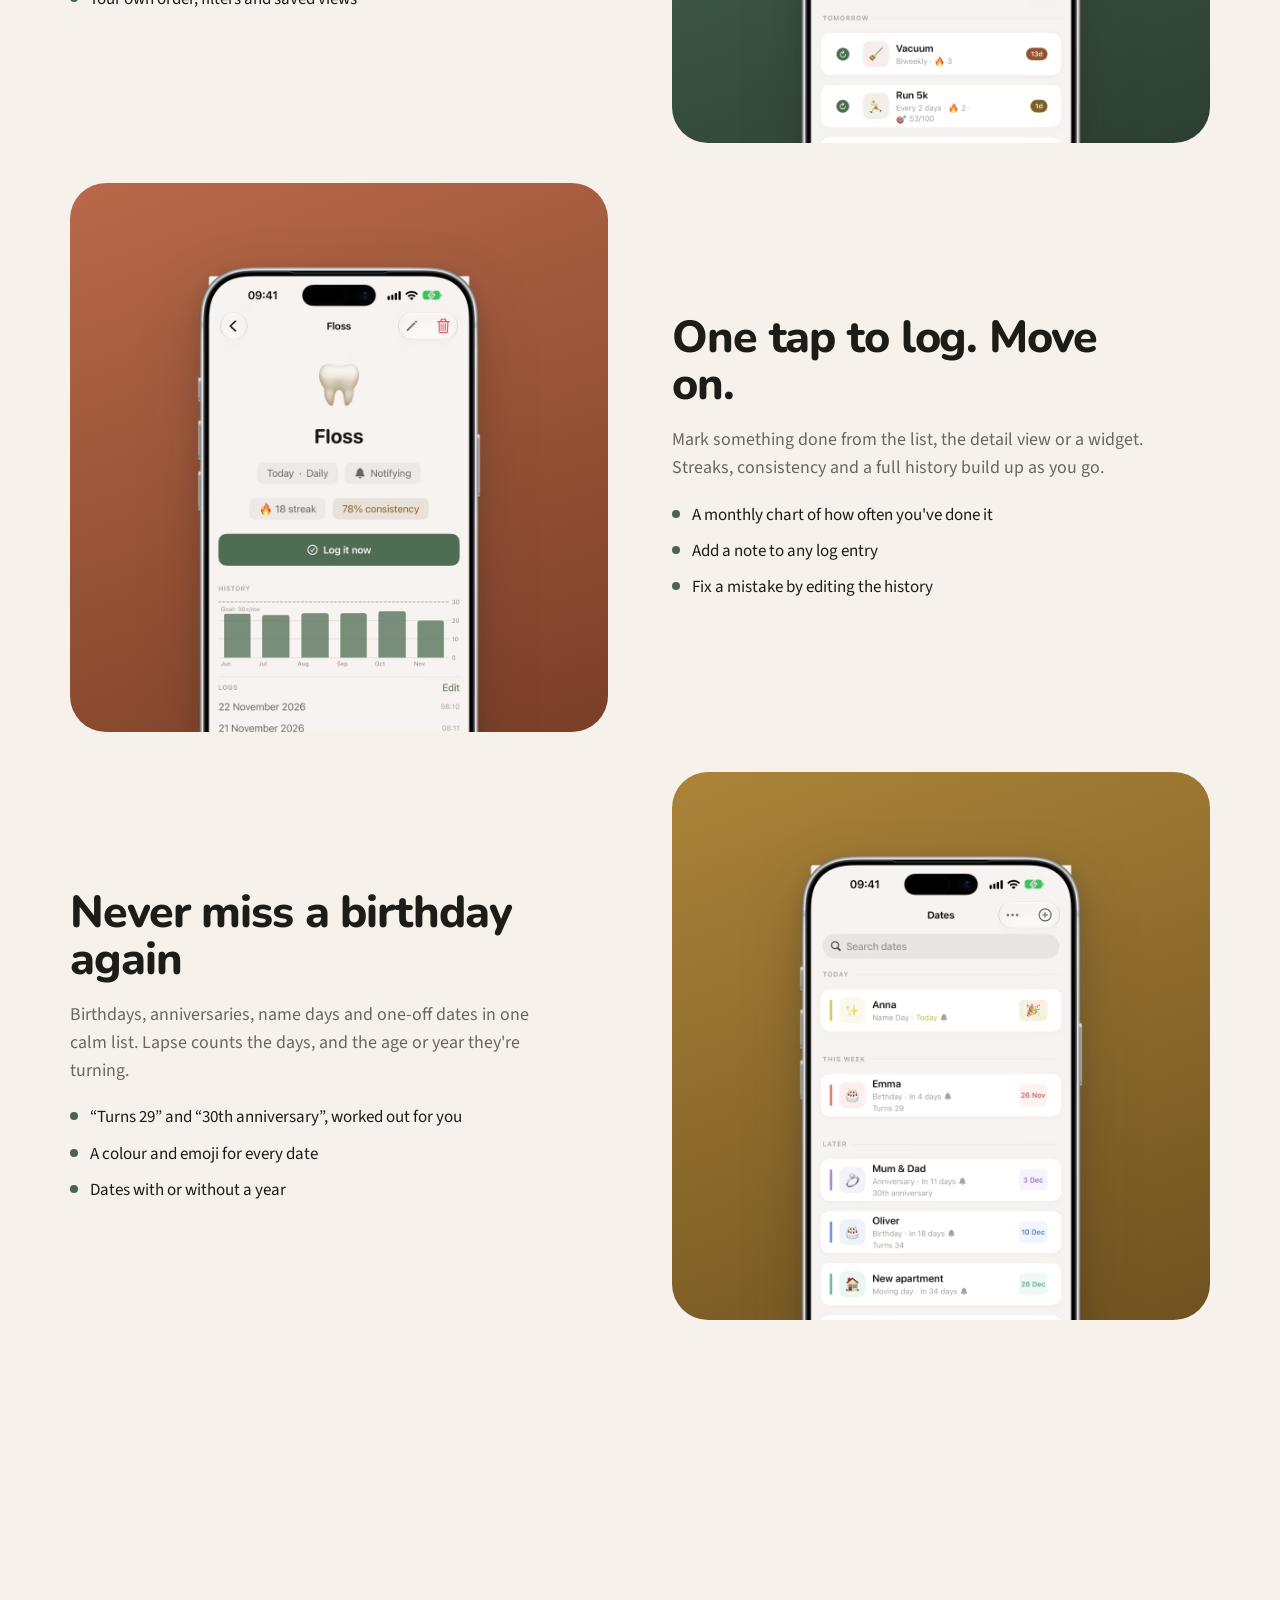
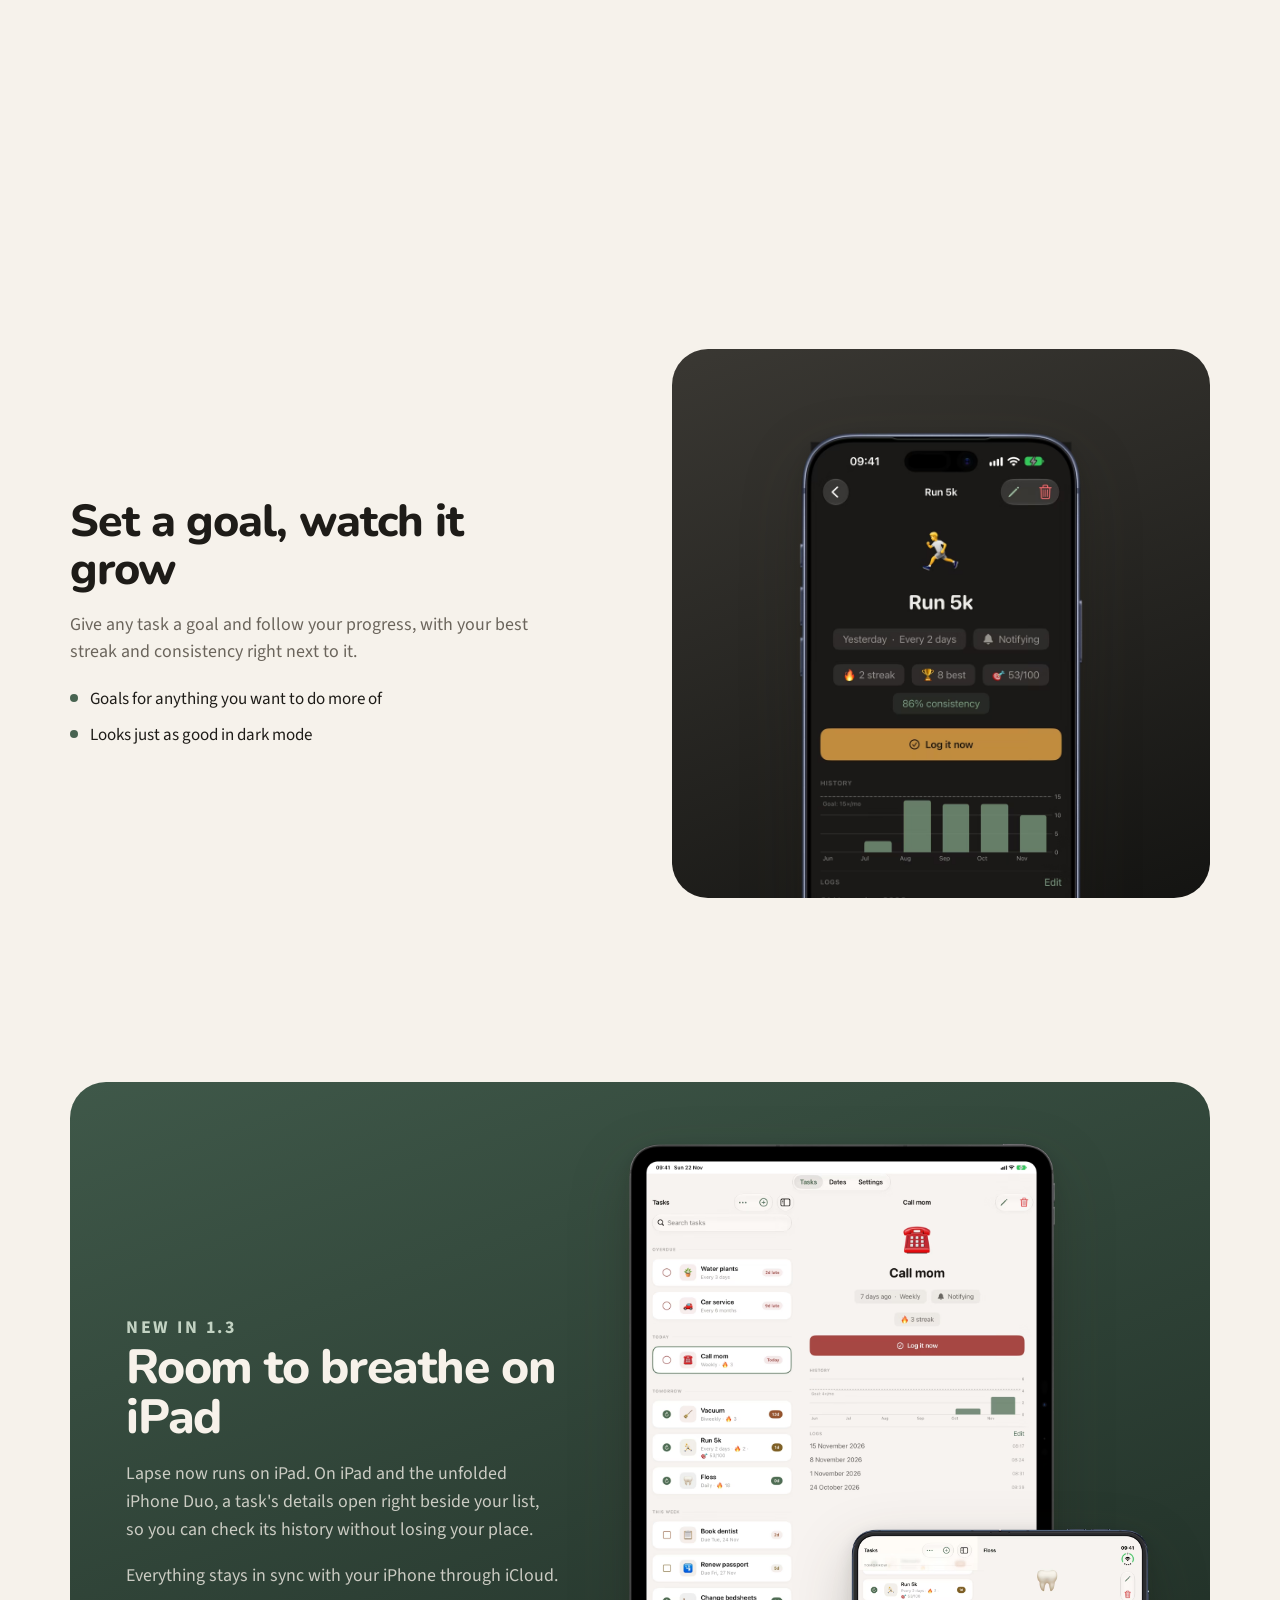
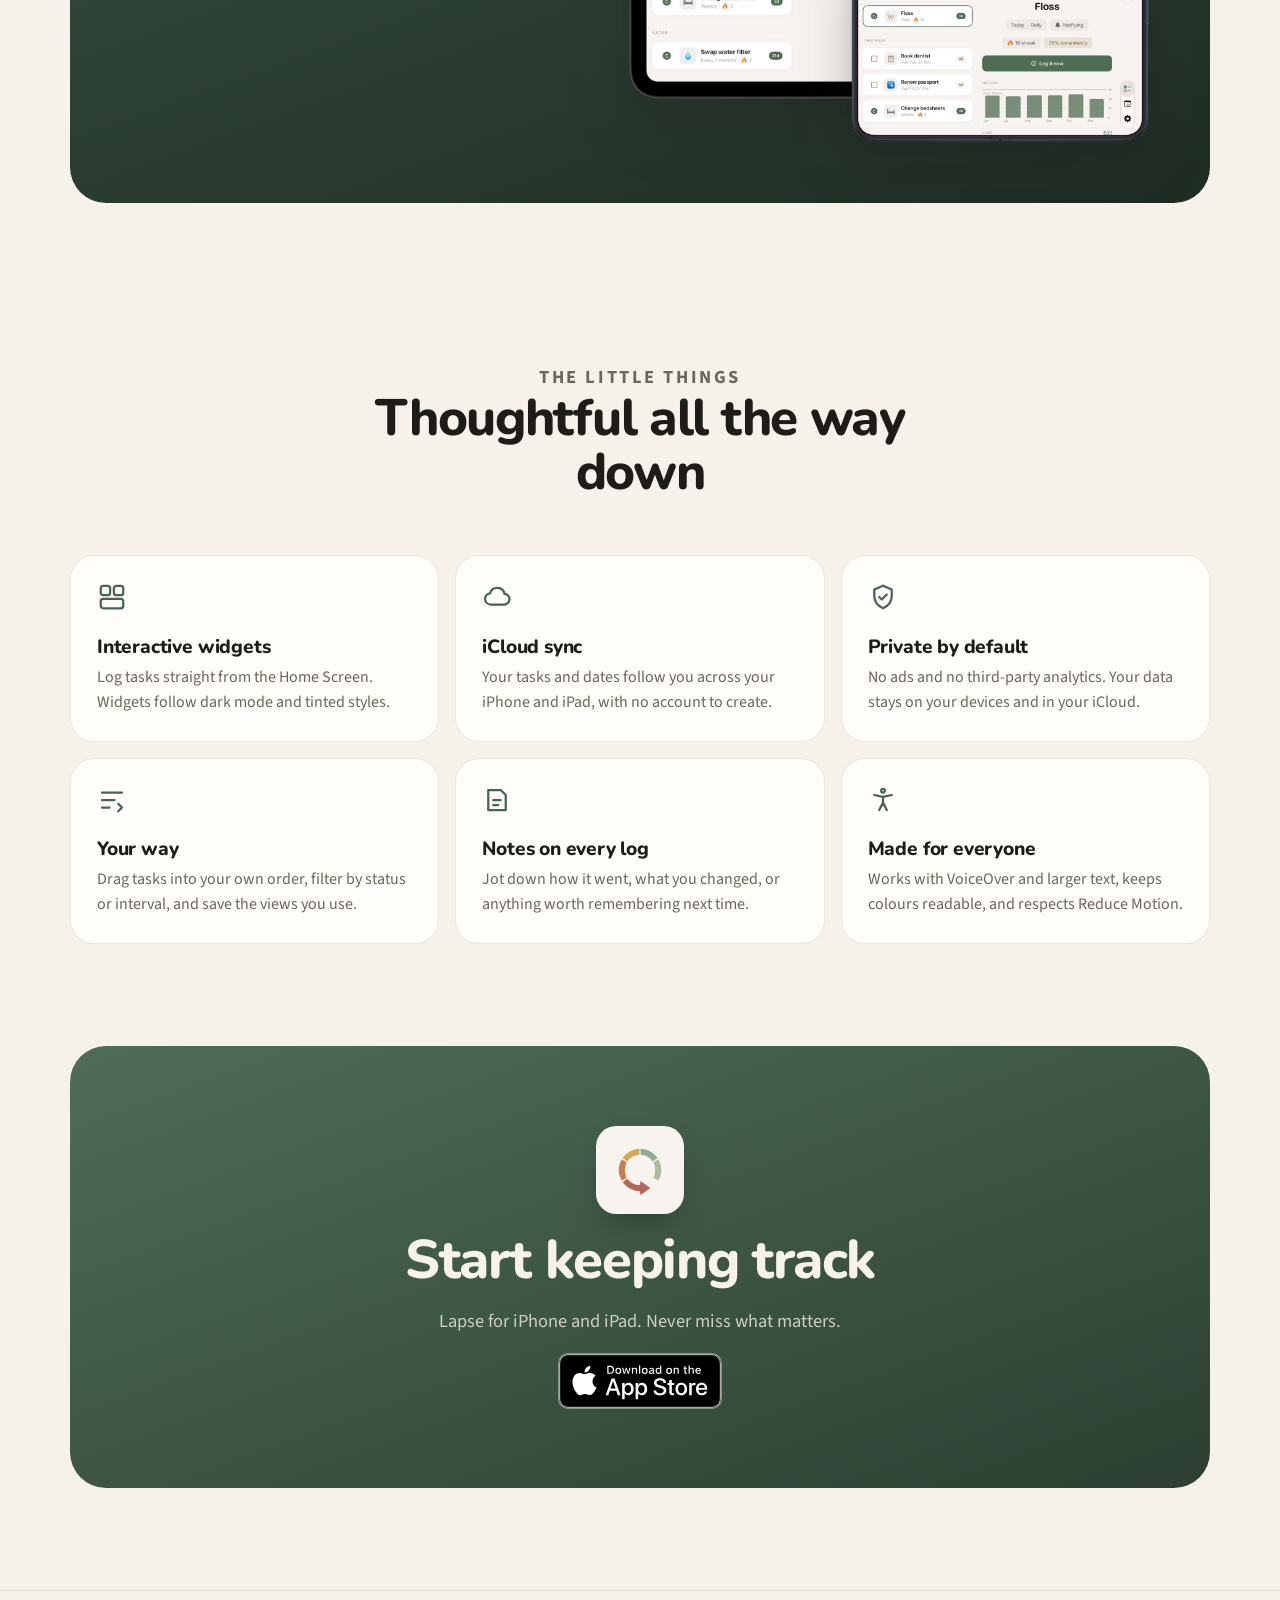
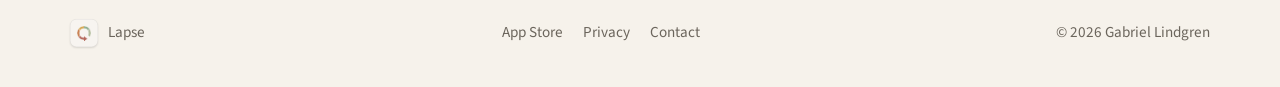
==== commit dac8bf8a: "Show the screenshots in Apple's official device bezels The phone, iPad and iPhone Duo images now use" ====
--- a/index.html
+++ b/index.html
@@ -59,8 +59,8 @@
 
         <div class="hero-visual" aria-hidden="true">
           <div class="hero-glow"></div>
-          <div class="phone back"><div class="screen"><img src="images/app/dark.jpg" alt="" width="720" height="1564"></div></div>
-          <div class="phone front"><div class="screen"><img src="images/app/tasks.jpg" alt="" width="720" height="1564"></div></div>
+          <picture class="phone back"><source srcset="images/app/dark.avif" type="image/avif"><img src="images/app/dark.png" alt="" width="640" height="1306"></picture>
+          <picture class="phone front"><source srcset="images/app/tasks.avif" type="image/avif"><img src="images/app/tasks.png" alt="" width="640" height="1306"></picture>
         </div>
       </div>
     </section>
@@ -75,7 +75,7 @@
 
         <article class="feature reveal">
           <div class="feature-art theme-sage">
-            <div class="phone"><div class="screen"><img src="images/app/tasks.jpg" alt="The Tasks list, grouped into Overdue, Today and Tomorrow." width="720" height="1564" loading="lazy"></div></div>
+            <picture class="phone"><source srcset="images/app/tasks.avif" type="image/avif"><img src="images/app/tasks.png" alt="The Tasks list, grouped into Overdue, Today and Tomorrow." width="640" height="1306" loading="lazy"></picture>
           </div>
           <div class="feature-copy">
             <h3>Know what needs attention</h3>
@@ -90,7 +90,7 @@
 
         <article class="feature reveal">
           <div class="feature-art theme-terracotta">
-            <div class="phone"><div class="screen"><img src="images/app/detail.jpg" alt="A task's detail view with streak, consistency and a monthly history chart." width="720" height="1564" loading="lazy"></div></div>
+            <picture class="phone"><source srcset="images/app/detail.avif" type="image/avif"><img src="images/app/detail.png" alt="A task's detail view with streak, consistency and a monthly history chart." width="640" height="1306" loading="lazy"></picture>
           </div>
           <div class="feature-copy">
             <h3>One tap to log. Move on.</h3>
@@ -105,7 +105,7 @@
 
         <article class="feature reveal">
           <div class="feature-art theme-ochre">
-            <div class="phone"><div class="screen"><img src="images/app/dates.jpg" alt="The Dates list with a name day today, a birthday this week and an anniversary later." width="720" height="1564" loading="lazy"></div></div>
+            <picture class="phone"><source srcset="images/app/dates.avif" type="image/avif"><img src="images/app/dates.png" alt="The Dates list with a name day today, a birthday this week and an anniversary later." width="640" height="1306" loading="lazy"></picture>
           </div>
           <div class="feature-copy">
             <h3>Never miss a birthday again</h3>
@@ -120,7 +120,7 @@
 
         <article class="feature reveal">
           <div class="feature-art theme-forest">
-            <div class="phone"><div class="screen"><img src="images/app/reminders.jpg" alt="Editing a birthday's notifications: remind at 09:00 and seven days before." width="720" height="1564" loading="lazy"></div></div>
+            <picture class="phone"><source srcset="images/app/reminders.avif" type="image/avif"><img src="images/app/reminders.png" alt="Editing a birthday's notifications: remind at 09:00 and seven days before." width="640" height="1306" loading="lazy"></picture>
           </div>
           <div class="feature-copy">
             <h3>Reminders that show up on time</h3>
@@ -134,7 +134,7 @@
 
         <article class="feature reveal">
           <div class="feature-art theme-charcoal">
-            <div class="phone"><div class="screen"><img src="images/app/dark.jpg" alt="A running task in dark mode with a goal of 53 out of 100 and 86% consistency." width="720" height="1564" loading="lazy"></div></div>
+            <picture class="phone"><source srcset="images/app/dark.avif" type="image/avif"><img src="images/app/dark.png" alt="A running task in dark mode with a goal of 53 out of 100 and 86% consistency." width="640" height="1306" loading="lazy"></picture>
           </div>
           <div class="feature-copy">
             <h3>Set a goal, watch it grow</h3>
@@ -158,8 +158,8 @@
             <p>Everything stays in sync with your iPhone through iCloud.</p>
           </div>
           <div class="devices">
-            <div class="tablet"><div class="screen"><img src="images/app/ipad.jpg" alt="Lapse on iPad with the task list on the left and Call mom's details on the right." width="1400" height="1866" loading="lazy"></div></div>
-            <div class="duo"><div class="screen"><img src="images/app/duo.jpg" alt="Lapse on an unfolded iPhone Duo showing Floss beside the task list." width="1500" height="1055" loading="lazy"></div></div>
+            <picture class="tablet"><source srcset="images/app/ipad.avif" type="image/avif"><img src="images/app/ipad.png" alt="Lapse on iPad with the task list on the left and Call mom's details on the right." width="1196" height="1560" loading="lazy"></picture>
+            <picture class="duo"><source srcset="images/app/duo.avif" type="image/avif"><img src="images/app/duo.png" alt="Lapse on an unfolded iPhone Duo showing Floss beside the task list." width="1000" height="726" loading="lazy"></picture>
           </div>
         </div>
       </div>
--- a/styles.css
+++ b/styles.css
@@ -143,21 +143,12 @@
   filter: blur(10px);
 }
 
-/* Device frames */
-.phone {
-  position: relative; padding: 3.2%; border-radius: 15% / 7%;
-  background: #121312; box-shadow: var(--shadow), inset 0 0 0 1.5px rgba(255, 255, 255, 0.1);
-}
-.phone .screen { position: relative; overflow: hidden; border-radius: 12.5% / 5.8%; background: #f5f1ea; }
-.phone .screen::after {
-  content: ""; position: absolute; left: 50%; top: 1.15%; transform: translateX(-50%);
-  width: 28.6%; height: 3.87%; border-radius: 999px; background: #000;
-}
-.tablet {
-  padding: 2.4%; border-radius: 5%; background: #121312;
-  box-shadow: var(--shadow), inset 0 0 0 1.5px rgba(255, 255, 255, 0.1);
-}
-.tablet .screen { overflow: hidden; border-radius: 3%; }
+/* Device images: Apple's official bezels with the screenshots inside */
+.phone, .tablet, .duo { display: block; }
+.phone img, .tablet img, .duo img {
+  display: block; width: 100%; height: auto;
+  filter: drop-shadow(0 24px 30px rgba(36, 32, 24, 0.22)) drop-shadow(0 4px 8px rgba(36, 32, 24, 0.12));
+}
 
 /* Feature sections */
 .section-head { max-width: 40rem; margin: 0 auto clamp(32px, 5vw, 56px); text-align: center; }
@@ -206,11 +197,7 @@
 .big-screens-card .eyebrow { color: #c3d3c3; }
 .devices { position: relative; padding-bottom: 8%; }
 .devices .tablet { width: 82%; }
-.devices .duo {
-  position: absolute; right: 0; bottom: 0; width: 56%;
-  padding: 2%; border-radius: 6%; background: #121312; box-shadow: var(--shadow);
-}
-.devices .duo .screen { overflow: hidden; border-radius: 4.5%; }
+.devices .duo { position: absolute; right: 0; bottom: 0; width: 58%; }
 
 /* Little things */
 .details { padding: clamp(24px, 4vw, 48px) 0 clamp(56px, 8vw, 104px); }
